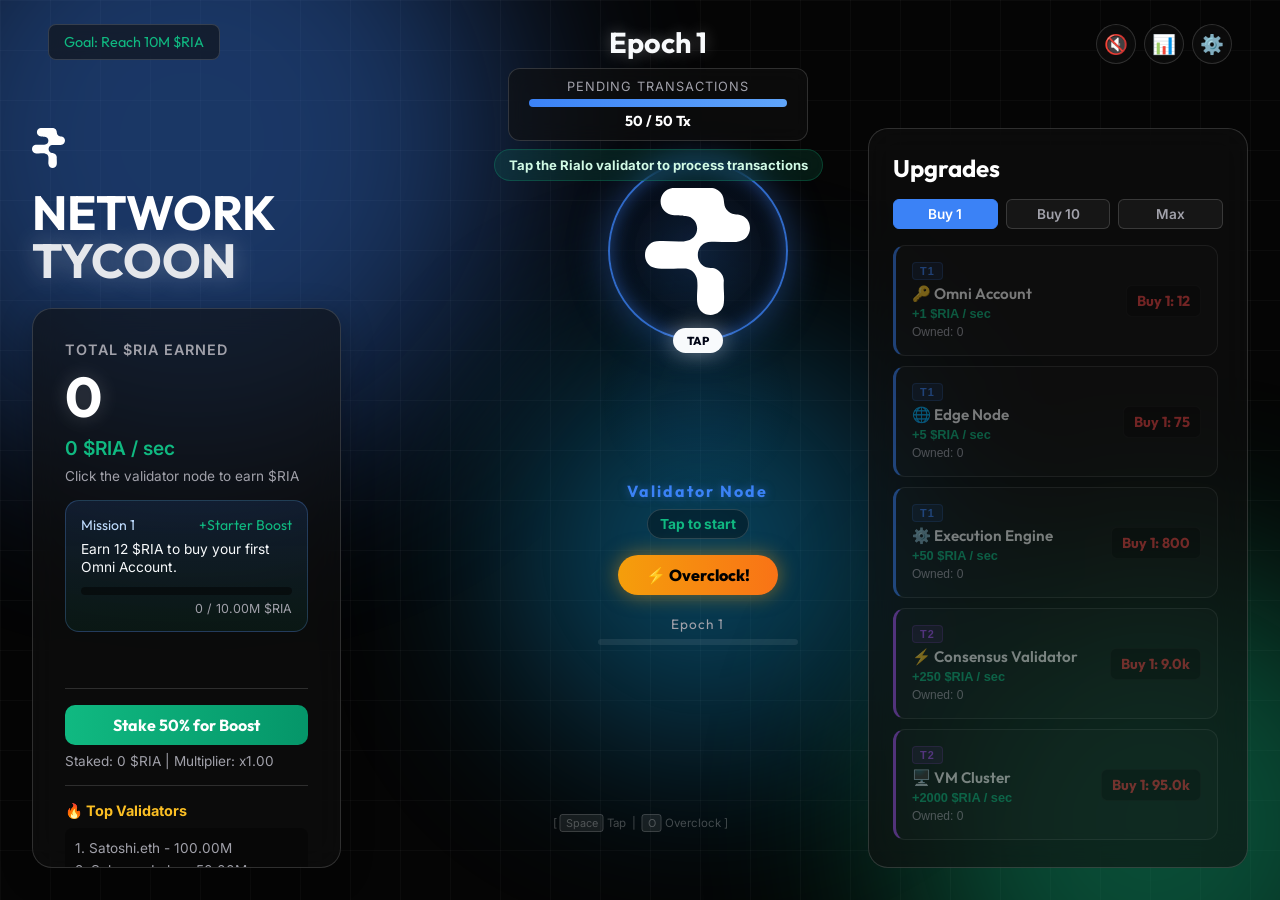
==== index.html @ 0aab0884 "feat: complete Rialo Network Tycoon with Fever mode, Lucky Box, Coin Rain, Achievements, Stats, cust" ====
<!DOCTYPE html>
<html lang="en">

<head>
    <meta charset="UTF-8">
    <meta name="viewport" content="width=device-width, initial-scale=1.0">
    <title>Rialo Network Tycoon</title>
    <link href="https://fonts.googleapis.com/css2?family=Inter:wght@400;600;800&family=Outfit:wght@700&display=swap"
        rel="stylesheet">
    <link rel="stylesheet" href="style.css">
</head>

<body>
    <!-- Top Bar -->
    <div class="top-bar">
        <div class="top-left">
            <div class="goal-text">Goal: Reach 10M $RIA</div>
        </div>
        <div class="top-center">
            <h2 id="stageName" class="event-title">💎 Validator Slashing Event 💎</h2>
            <div class="tx-progress-container">
                <div class="tx-label">Pending Transactions</div>
                <div class="tx-bar-bg">
                    <div id="hpBar" class="tx-bar-fill"></div>
                </div>
                <div id="hpText" class="tx-text">10 / 10 Tx</div>
            </div>
            <div id="bossTimer" class="slash-timer">Next Slash: 30.0s</div>
            <div id="eventBanner" class="event-banner">Tap the validator to process transactions</div>
        </div>
        <div class="top-right">
            <button id="musicBtn" class="icon-btn" title="Toggle Music">🔇</button>
            <button id="statsBtn" class="icon-btn" title="Statistics">📊</button>
            <button id="settingsBtn" class="icon-btn" title="Settings">⚙️</button>
        </div>
    </div>

    <!-- Save Indicator -->
    <div id="saveIndicator" class="save-indicator">💾 Saved</div>

    <!-- Keyboard hint -->
    <div class="kbd-hint">[ <kbd>Space</kbd> Tap &nbsp;|&nbsp; <kbd>O</kbd> Overclock ]</div>

    <!-- Ambient Background Effects -->
    <div class="bg-orb orb-1"></div>
    <div class="bg-orb orb-2"></div>
    <div class="bg-orb orb-3"></div>

    <div class="game-container">
        <!-- Left Column: Earnings -->
        <div class="clicker-section">
            <div class="logo-container">
                <img src="assets/rialo-logo.svg" alt="Rialo Logo" class="brand-logo">
            </div>
            <h1 class="game-title">NETWORK <span class="text-glow">TYCOON</span></h1>

            <div class="score-board">
                <div class="score-label">TOTAL $RIA EARNED</div>
                <div class="score-value" id="scoreDisplay">0</div>
                <div class="tps-value" id="tpsDisplay">0 $RIA / sec</div>
                <div class="instruction-text">Click the validator node to earn $RIA</div>

                <div class="mission-panel">
                    <div class="mission-topline">
                        <span id="missionTitle">Mission 1</span>
                        <span id="missionReward">+Starter Boost</span>
                    </div>
                    <div id="missionText" class="mission-text">Earn 12 $RIA to buy your first Omni Account.</div>
                    <div class="goal-meter">
                        <div id="goalFill" class="goal-fill"></div>
                    </div>
                    <div id="goalText" class="goal-text-small">0 / 10.00M $RIA</div>
                </div>

                <div class="combo-display" id="comboDisplay">Combo x1.0! 🔥</div>

                <!-- Achievement Banner -->
                <div id="achievementBanner" class="achievement-banner" style="display:none;"></div>

                <div class="staking-container">
                    <button id="stakeBtn" class="stake-btn">Stake 50% for Boost</button>
                    <div id="stakedAmount">Staked: 0 $RIA | Multiplier: x1.00</div>
                </div>

                <div class="leaderboard-container">
                    <h3 class="leaderboard-title">🔥 Top Validators</h3>
                    <div id="leaderboardList" class="leaderboard-list"></div>
                </div>
                
                <div class="prestige-container" id="prestigeContainer" style="display: none;">
                    <h3 class="prestige-title">🔄 Network Hard Fork</h3>
                    <div class="prestige-desc">Reset progress to earn Hashpower!</div>
                    <button id="prestigeBtn" class="prestige-btn">Hard Fork (+0 Hashpower)</button>
                    <div class="prestige-stats" id="prestigeStats">Hashpower: 0 (+0% Global Boost)</div>
                </div>

                <button id="copyScoreBtn" class="copy-score-btn">📋 Share to Discord</button>
            </div>
        </div>

        <!-- Center Column: Validator Node -->
        <div class="node-section">
            <div class="node-wrapper">
                <div class="node-aura" id="nodeAura"></div>
                <button class="ai-core" id="aiCore">
                    <img src="assets/rialo-logo.svg" class="node-logo" alt="Rialo Validator Node">
                    <span class="tap-pulse">TAP</span>
                </button>
                <div class="node-label">Validator Node</div>
                <div id="nodeStatus" class="node-status">Ready</div>
                <button class="skill-btn" id="overclockBtn">⚡ Overclock!</button>
                <div class="epoch-progress-wrap">
                    <div class="epoch-label" id="epochLabel">Epoch 1</div>
                    <div class="epoch-bar-bg">
                        <div class="epoch-bar-fill" id="epochFill"></div>
                    </div>
                </div>
            </div>
        </div>

        <!-- Right Column: Upgrades -->
        <div class="upgrades-section">
            <h2 class="section-title">Upgrades</h2>
            <div class="buy-controls">
                <button class="buy-mode-btn active" data-amount="1">Buy 1</button>
                <button class="buy-mode-btn" data-amount="10">Buy 10</button>
                <button class="buy-mode-btn" data-amount="max">Max</button>
            </div>
            <div class="upgrades-list" id="upgradesList">
                <!-- JS injected -->
            </div>
        </div>
    </div>

    <!-- ===== MODALS ===== -->

    <!-- Settings Modal -->
    <div id="settingsModal" class="modal-overlay">
        <div class="modal-content">
            <h2>⚙️ Settings</h2>
            <div class="settings-grid">
                <button id="resetBtn" class="danger-btn">⚠️ Reset Progress</button>
            </div>
            <button id="closeSettingsBtn" class="normal-btn" style="margin-top:10px;">Close</button>
        </div>
    </div>

    <!-- Stats Modal -->
    <div id="statsModal" class="modal-overlay">
        <div class="modal-content stats-content">
            <h2>📊 Statistics</h2>
            <div class="stats-grid" id="statsGrid"></div>
            <button id="closeStatsBtn" class="normal-btn" style="margin-top:1.5rem;">Close</button>
        </div>
    </div>

    <!-- Hard Fork Confirm Modal -->
    <div id="forkModal" class="modal-overlay">
        <div class="modal-content fork-content">
            <div class="fork-icon">🔄</div>
            <h2>Network Hard Fork</h2>
            <p id="forkDesc">You will lose all progress but gain permanent Hashpower.</p>
            <div class="fork-gain" id="forkGain"></div>
            <div class="modal-btn-row">
                <button id="forkCancelBtn" class="normal-btn">Cancel</button>
                <button id="forkConfirmBtn" class="prestige-btn">Confirm Fork</button>
            </div>
        </div>
    </div>

    <!-- Reset Confirm Modal -->
    <div id="resetModal" class="modal-overlay">
        <div class="modal-content">
            <div class="fork-icon">⚠️</div>
            <h2>Reset Progress</h2>
            <p>This will permanently erase all $RIA, upgrades, and Hashpower. Are you sure?</p>
            <div class="modal-btn-row">
                <button id="resetCancelBtn" class="normal-btn">Cancel</button>
                <button id="resetConfirmBtn" class="danger-btn">Yes, Reset</button>
            </div>
        </div>
    </div>

    <!-- Offline Earnings Modal -->
    <div id="offlineModal" class="modal-overlay">
        <div class="modal-content offline-content">
            <div class="offline-icon">🌙</div>
            <h2>Welcome Back!</h2>
            <p id="offlineTimeText">Your validators worked while you were away.</p>
            <div class="offline-earned" id="offlineEarnedDisplay"></div>
            <button id="offlineClaimBtn" class="stake-btn" style="margin-top:1rem;">Collect Earnings</button>
        </div>
    </div>

    <!-- Win Modal -->
    <div id="winModal" class="modal-overlay">
        <div class="modal-content win-content">
            <img src="assets/rialo-logo.svg" alt="Rialo Logo" class="win-logo">
            <h2>Mainnet Launch Ready</h2>
            <p>You reached 10M $RIA and completed the tycoon goal.</p>
            <button id="keepPlayingBtn" class="normal-btn">Keep Playing</button>
        </div>
    </div>

    <div id="toast" class="toast"></div>

    <script src="script.js"></script>
</body>

</html>
---- style.css ----
:root {
    --bg-dark: #050505; 
    --bg-light: #111111;
    --primary: #e5e7eb; 
    --primary-glow: rgba(255, 255, 255, 0.3);
    --secondary: #3b82f6; 
    --text-main: #ffffff;
    --text-muted: #a1a1aa;
    --glass-bg: rgba(15, 15, 15, 0.6);
    --glass-border: rgba(255, 255, 255, 0.15);
    --accent: #10b981;
}

* { box-sizing: border-box; margin: 0; padding: 0; }

body {
    font-family: 'Inter', sans-serif;
    background-color: var(--bg-dark);
    color: var(--text-main);
    min-height: 100vh;
    overflow: hidden;
    user-select: none; 
}

/* --- Premium Background Effects --- */
body::before {
    content: ''; position: fixed; top: 0; left: 0; width: 100%; height: 100%;
    background-image: linear-gradient(rgba(255, 255, 255, 0.03) 1px, transparent 1px), linear-gradient(90deg, rgba(255, 255, 255, 0.03) 1px, transparent 1px);
    background-size: 50px 50px; z-index: -3; animation: panGrid 20s linear infinite; pointer-events: none;
}
@keyframes panGrid { 0% { background-position: 0px 0px; } 100% { background-position: 50px 50px; } }

.bg-orb { position: fixed; border-radius: 50%; filter: blur(100px); z-index: -2; opacity: 0.4; pointer-events: none; }
.orb-1 { width: 50vw; height: 50vw; background: var(--secondary); top: -20%; left: -10%; }
.orb-2 { width: 40vw; height: 40vw; background: var(--accent); bottom: -20%; right: -10%; }
.orb-3 { width: 30vw; height: 30vw; background: #0ea5e9; top: 40%; left: 40%; }

/* --- Top Bar --- */
.top-bar {
    display: flex; justify-content: space-between; align-items: flex-start;
    padding: 1.5rem 3rem; position: fixed; top: 0; left: 0; width: 100%; z-index: 1000;
    pointer-events: none;
}
.top-bar > * { pointer-events: auto; }

.goal-text {
    background: var(--glass-bg); border: 1px solid var(--glass-border); padding: 8px 15px;
    border-radius: 8px; font-family: 'Outfit'; font-size: 0.9rem; color: var(--accent);
    backdrop-filter: blur(10px);
}

.top-center { text-align: center; display: flex; flex-direction: column; align-items: center; }
.event-title {
    color: #f8fafc; font-family: 'Outfit'; font-size: 1.8rem; margin-bottom: 8px;
    text-shadow: 0 0 15px rgba(255,255,255,0.3); font-weight: 700;
}

.tx-progress-container {
    background: var(--glass-bg); border: 1px solid var(--glass-border); border-radius: 12px;
    padding: 10px 20px; backdrop-filter: blur(10px); width: 300px; margin-bottom: 8px;
}
.tx-label { font-size: 0.8rem; color: var(--text-muted); text-transform: uppercase; letter-spacing: 1px; margin-bottom: 5px; }
.tx-bar-bg { width: 100%; height: 8px; background: rgba(0,0,0,0.5); border-radius: 4px; overflow: hidden; margin-bottom: 5px; }
.tx-bar-fill { width: 100%; height: 100%; background: linear-gradient(90deg, #3b82f6, #60a5fa); transition: width 0.1s ease-out; }
.tx-text { font-family: 'Outfit'; font-weight: 700; font-size: 0.9rem; color: #fff; }

.slash-timer {
    color: #ef4444; font-family: 'Outfit'; font-size: 1.2rem; font-weight: 800;
    text-shadow: 0 0 10px rgba(239, 68, 68, 0.5); display: none;
}
.event-banner {
    min-height: 30px; padding: 7px 14px; border-radius: 999px;
    background: rgba(16, 185, 129, 0.12); border: 1px solid rgba(16, 185, 129, 0.25);
    color: #d1fae5; font-size: 0.82rem; font-weight: 700; backdrop-filter: blur(10px);
}

.icon-btn {
    background: var(--glass-bg); border: 1px solid var(--glass-border); color: #fff;
    width: 40px; height: 40px; border-radius: 50%; font-size: 1.2rem; cursor: pointer;
    display: flex; justify-content: center; align-items: center; backdrop-filter: blur(10px);
    transition: transform 0.2s, background 0.2s;
}
.icon-btn:hover { background: rgba(255,255,255,0.1); transform: scale(1.1); }

/* --- Layout --- */
.game-container {
    display: flex; width: 100%; max-width: 1400px; height: 100vh; padding: 8rem 2rem 2rem 2rem;
    gap: 2rem; justify-content: space-between; margin: 0 auto;
}

/* --- Left Column --- */
.clicker-section { flex: 1; display: flex; flex-direction: column; max-width: 400px; min-height: 0; }
.brand-logo { height: 40px; filter: brightness(0) invert(1); margin-bottom: 1rem; }
.game-title { font-family: 'Outfit', sans-serif; font-size: 3rem; font-weight: 700; margin-bottom: 1.5rem; line-height: 1; }
.text-glow { color: var(--primary); text-shadow: 0 0 25px var(--primary-glow); }

.score-board {
    background: var(--glass-bg); border: 1px solid var(--glass-border); backdrop-filter: blur(16px);
    padding: 2rem; border-radius: 20px; box-shadow: 0 8px 32px rgba(0, 0, 0, 0.3);
    max-height: calc(100vh - 230px); overflow-y: auto;
}
.score-board::-webkit-scrollbar { width: 4px; }
.score-board::-webkit-scrollbar-track { background: transparent; }
.score-board::-webkit-scrollbar-thumb { background: var(--glass-border); border-radius: 4px; }
.score-label { color: var(--text-muted); font-size: 0.9rem; font-weight: 600; letter-spacing: 1px; margin-bottom: 0.5rem; }
.score-value { font-family: 'Outfit', sans-serif; font-size: 3.5rem; font-weight: 700; color: #fff; line-height: 1.1; text-shadow: 0 0 20px rgba(255,255,255,0.2); }
.tps-value { color: var(--accent); font-size: 1.2rem; margin-top: 0.5rem; font-weight: 600; margin-bottom: 0.5rem; }
.instruction-text { font-size: 0.85rem; color: var(--text-muted); margin-bottom: 1rem; }

.combo-display { color: #f59e0b; font-family: 'Outfit'; font-size: 1.2rem; font-weight: 800; opacity: 0; transition: opacity 0.3s; margin-bottom: 1rem; }

.mission-panel {
    margin: 1rem 0; padding: 0.95rem; border-radius: 14px;
    background: linear-gradient(180deg, rgba(59,130,246,0.13), rgba(16,185,129,0.08));
    border: 1px solid rgba(96,165,250,0.25);
}
.mission-topline { display: flex; justify-content: space-between; gap: 12px; font-family: 'Outfit'; font-size: 0.88rem; color: #bfdbfe; }
#missionReward { color: var(--accent); white-space: nowrap; }
.mission-text { margin-top: 6px; font-size: 0.86rem; line-height: 1.35; color: #f8fafc; }
.goal-meter { margin-top: 10px; height: 8px; border-radius: 999px; background: rgba(0,0,0,0.45); overflow: hidden; }
.goal-fill { width: 0%; height: 100%; border-radius: inherit; background: linear-gradient(90deg, #10b981, #60a5fa, #fbbf24); transition: width 0.25s ease; }
.goal-text-small { margin-top: 6px; font-size: 0.78rem; color: var(--text-muted); text-align: right; }

.staking-container { margin-top: 1rem; padding-top: 1rem; border-top: 1px solid var(--glass-border); }
.stake-btn { background: linear-gradient(90deg, #10b981, #059669); border: none; padding: 10px; color: white; font-family: 'Outfit'; font-weight: bold; border-radius: 10px; cursor: pointer; transition: transform 0.2s; width: 100%; font-size: 1rem; margin-bottom: 8px; }
.stake-btn:hover { transform: scale(1.02); }
#stakedAmount { font-size: 0.85rem; color: var(--text-muted); }

.leaderboard-container { margin-top: 1rem; padding-top: 1rem; border-top: 1px solid var(--glass-border); }
.leaderboard-title { font-size: 0.9rem; color: #fbbf24; margin-bottom: 8px; }
.leaderboard-list { font-size: 0.85rem; color: var(--text-muted); line-height: 1.6; background: rgba(0,0,0,0.3); padding: 10px; border-radius: 8px; }

.copy-score-btn { margin-top: 1rem; width: 100%; padding: 10px; background: rgba(59, 130, 246, 0.2); border: 1px solid var(--secondary); border-radius: 10px; color: #fff; font-family: 'Outfit'; font-weight: 600; cursor: pointer; transition: background 0.2s; }
.copy-score-btn:hover { background: var(--secondary); }

.prestige-container { margin-top: 1rem; padding-top: 1rem; border-top: 1px solid var(--glass-border); text-align: center; }
.prestige-title { font-size: 0.95rem; color: #a855f7; margin-bottom: 5px; text-shadow: 0 0 10px rgba(168, 85, 247, 0.5); font-family: 'Outfit'; font-weight: 700; }
.prestige-desc { font-size: 0.8rem; color: var(--text-muted); margin-bottom: 8px; }
.prestige-btn { background: linear-gradient(90deg, #9333ea, #7e22ce); border: none; padding: 8px; color: white; font-family: 'Outfit'; font-weight: bold; border-radius: 8px; cursor: pointer; transition: transform 0.2s; width: 100%; box-shadow: 0 0 15px rgba(147, 51, 234, 0.4); margin-bottom: 5px; font-size: 0.9rem; }
.prestige-btn:hover:not(:disabled) { transform: scale(1.02); }
.prestige-btn:disabled { filter: grayscale(1); opacity: 0.5; cursor: not-allowed; }
.prestige-stats { font-size: 0.85rem; color: #d8b4fe; font-weight: 600; }

/* --- Center Column (Node) --- */
.node-section { flex: 1.5; display: flex; justify-content: center; align-items: center; position: relative; }
.node-wrapper {
    position: fixed; z-index: 50;
    display: flex; flex-direction: column; align-items: center;
    transition: top 0.7s cubic-bezier(0.25, 0.46, 0.45, 0.94), left 0.7s cubic-bezier(0.25, 0.46, 0.45, 0.94);
    pointer-events: auto;
}

.ai-core {
    width: 180px; height: 180px; border-radius: 50%;
    background: radial-gradient(circle, rgba(59,130,246,0.2) 0%, rgba(0,0,0,0.8) 100%);
    border: 2px solid rgba(59, 130, 246, 0.8); cursor: pointer;
    box-shadow: 0 0 40px rgba(59, 130, 246, 0.4), inset 0 0 20px rgba(59, 130, 246, 0.5);
    display: flex; justify-content: center; align-items: center;
    transition: transform 0.1s cubic-bezier(0.4, 0, 0.2, 1), box-shadow 0.15s;
    z-index: 10; position: relative; outline: none;
}
.ai-core:hover { transform: scale(1.05); box-shadow: 0 0 60px rgba(59, 130, 246, 0.6); }
.ai-core:active, .ai-core.tapped { transform: scale(0.92); box-shadow: 0 0 80px rgba(59,130,246,0.9); }
.ai-core.overclock-on {
    border-color: #f59e0b;
    box-shadow: 0 0 60px rgba(245,158,11,0.8), 0 0 120px rgba(245,158,11,0.4), inset 0 0 30px rgba(245,158,11,0.4);
    animation: overclockPulse 0.4s ease-in-out infinite alternate;
}
@keyframes overclockPulse {
    from { box-shadow: 0 0 60px rgba(245,158,11,0.7), inset 0 0 30px rgba(245,158,11,0.3); }
    to   { box-shadow: 0 0 110px rgba(245,158,11,1.0), inset 0 0 50px rgba(245,158,11,0.6); }
}
.node-logo { width: 60%; filter: brightness(0) invert(1); pointer-events: none; }
.tap-pulse {
    position: absolute; bottom: -14px; padding: 5px 14px; border-radius: 999px;
    background: #f8fafc; color: #020617; font-family: 'Outfit'; font-size: 0.72rem; font-weight: 800;
    box-shadow: 0 0 22px rgba(255,255,255,0.4); animation: tapPulse 1.2s ease-in-out infinite;
}
@keyframes tapPulse { 0%, 100% { transform: translateY(0) scale(1); } 50% { transform: translateY(-3px) scale(1.05); } }
.node-label { margin-top: 140px; font-family: 'Outfit'; color: var(--secondary); font-weight: 700; letter-spacing: 2px; text-shadow: 0 0 10px rgba(59,130,246,0.5); }
.node-status {
    margin-top: 8px; color: var(--accent); font-size: 0.86rem; font-weight: 700;
    background: rgba(0,0,0,0.35); border: 1px solid var(--glass-border); border-radius: 999px; padding: 6px 12px;
}

/* Overclock skill button */
.skill-btn {
    margin-top: 16px; padding: 10px 28px; border-radius: 999px;
    background: linear-gradient(90deg, #f59e0b, #f97316); border: none;
    color: #000; font-family: 'Outfit'; font-weight: 800; font-size: 1rem;
    cursor: pointer; box-shadow: 0 0 20px rgba(245,158,11,0.5);
    transition: transform 0.15s, box-shadow 0.15s;
}
.skill-btn:hover:not(:disabled) { transform: scale(1.06); box-shadow: 0 0 35px rgba(245,158,11,0.8); }
.skill-btn.active { background: linear-gradient(90deg, #ef4444, #f97316); color: #fff; animation: skillPulse 0.5s infinite alternate; }
@keyframes skillPulse { from { box-shadow: 0 0 20px rgba(239,68,68,0.6); } to { box-shadow: 0 0 50px rgba(239,68,68,1.0); } }
.skill-btn.cooldown { background: rgba(255,255,255,0.07); color: var(--text-muted); border: 1px solid var(--glass-border); box-shadow: none; cursor: not-allowed; }

/* Epoch progress */
.epoch-progress-wrap { margin-top: 20px; width: 200px; text-align: center; }
.epoch-label { font-family: 'Outfit'; font-size: 0.85rem; color: var(--text-muted); margin-bottom: 6px; letter-spacing: 1px; }
.epoch-bar-bg { height: 6px; background: rgba(255,255,255,0.08); border-radius: 999px; overflow: hidden; }
.epoch-bar-fill { height: 100%; width: 0%; border-radius: inherit; background: linear-gradient(90deg, #3b82f6, #a855f7); transition: width 0.2s ease; }

/* Node aura ring (TPS-driven) */
.node-aura {
    position: absolute; top: 50%; left: 50%; transform: translate(-50%, -50%);
    width: 220px; height: 220px; border-radius: 50%; pointer-events: none;
    background: radial-gradient(circle, rgba(59,130,246,0.15) 0%, transparent 70%);
    animation: auraBreath 2s ease-in-out infinite;
}
@keyframes auraBreath {
    0%,100% { transform: translate(-50%,-50%) scale(1); opacity: 0.5; }
    50%      { transform: translate(-50%,-50%) scale(1.15); opacity: 1; }
}

/* Crit flash */
.crit-flash {
    position: fixed; top:0; left:0; width:100vw; height:100vh;
    background: rgba(251,191,36,0.12); pointer-events: none; z-index: 50;
    animation: critFadeOut 0.3s ease-out forwards;
}
@keyframes critFadeOut { from { opacity:1; } to { opacity:0; } }

/* --- Right Column (Upgrades) --- */
.upgrades-section {
    width: 380px; background: var(--glass-bg); border: 1px solid var(--glass-border); border-radius: 20px;
    padding: 1.5rem; backdrop-filter: blur(16px); display: flex; flex-direction: column; max-height: calc(100vh - 100px);
}
.section-title { font-family: 'Outfit'; font-size: 1.5rem; font-weight: 700; margin-bottom: 1rem; color: #fff; }

.buy-controls { display: flex; gap: 8px; margin-bottom: 1rem; }
.buy-mode-btn {
    flex: 1; background: rgba(255,255,255,0.05); border: 1px solid var(--glass-border);
    color: var(--text-muted); padding: 6px; border-radius: 6px; cursor: pointer; font-family: 'Inter'; font-weight: 600; font-size: 0.85rem; transition: all 0.2s;
}
.buy-mode-btn.active { background: var(--secondary); color: #fff; border-color: var(--secondary); }

.upgrades-list { flex: 1; overflow-y: auto; display: flex; flex-direction: column; gap: 10px; padding-right: 5px; }
.upgrades-list::-webkit-scrollbar { width: 4px; }
.upgrades-list::-webkit-scrollbar-track { background: transparent; }
.upgrades-list::-webkit-scrollbar-thumb { background: var(--glass-border); border-radius: 4px; }

.upgrade-wrapper { position: relative; }
.upgrade-btn {
    width: 100%; display: flex; justify-content: space-between; align-items: center;
    background: rgba(255, 255, 255, 0.03); border: 1px solid var(--glass-border);
    border-left: 3px solid #3b82f6;
    padding: 1rem; border-radius: 12px; cursor: pointer; transition: all 0.2s; color: var(--text-main); text-align: left;
}
.upgrade-btn:hover:not(:disabled) { background: rgba(255, 255, 255, 0.08); transform: translateX(2px); }
.upgrade-btn:disabled { opacity: 0.45; cursor: not-allowed; }
.upgrade-info { flex: 1; }
.tier-badge { display: inline-block; font-size: 0.68rem; font-weight: 800; padding: 2px 7px; border-radius: 4px; border: 1px solid; margin-bottom: 4px; letter-spacing: 1px; }
.upgrade-info h3 { font-size: 0.95rem; margin-bottom: 3px; font-weight: 600; font-family: 'Outfit'; }
.upgrade-info p { font-size: 0.8rem; color: var(--accent); margin-bottom: 4px; font-weight: 600; }
.upgrade-info .owned { font-size: 0.75rem; color: var(--text-muted); }
.upgrade-price { font-family: 'Outfit'; font-weight: 700; font-size: 0.9rem; background: rgba(0,0,0,0.4); padding: 6px 10px; border-radius: 6px; border: 1px solid rgba(255,255,255,0.05); white-space: nowrap; }
.cost-red { color: #ef4444; } .cost-green { color: var(--accent); }

/* --- Floating Effects & Modals --- */
.floating-number { position: absolute; color: #fff; font-family: 'Outfit'; font-size: 1.5rem; font-weight: 700; pointer-events: none; animation: floatUp 1s forwards; text-shadow: 0 0 10px rgba(255,255,255,0.5); z-index: 100; }
@keyframes floatUp { 0% { transform: translateY(0); opacity: 1; } 100% { transform: translateY(-50px); opacity: 0; } }

.modal-overlay { position: fixed; top: 0; left: 0; width: 100%; height: 100%; background: rgba(0,0,0,0.8); backdrop-filter: blur(5px); display: none; justify-content: center; align-items: center; z-index: 2000; }
.modal-overlay.active { display: flex; animation: fadeIn 0.2s; }
.modal-content { background: var(--bg-light); border: 1px solid var(--glass-border); padding: 2rem; border-radius: 16px; text-align: center; min-width: 300px; box-shadow: 0 10px 30px rgba(0,0,0,0.5); }
.modal-content h2 { font-family: 'Outfit'; margin-bottom: 1.5rem; }
.modal-content p { color: var(--text-muted); line-height: 1.45; margin: -0.5rem 0 1.25rem; }
.win-content { border-color: rgba(16,185,129,0.45); box-shadow: 0 0 45px rgba(16,185,129,0.18); }
.win-logo { width: 86px; filter: brightness(0) invert(1); margin-bottom: 1rem; }
.danger-btn { background: rgba(239, 68, 68, 0.1); border: 1px solid #ef4444; color: #ef4444; padding: 10px 20px; border-radius: 8px; font-family: 'Outfit'; cursor: pointer; width: 100%; margin-bottom: 10px; transition: 0.2s; }
.danger-btn:hover { background: #ef4444; color: #fff; }
.normal-btn { background: transparent; border: 1px solid var(--glass-border); color: #fff; padding: 10px 20px; border-radius: 8px; font-family: 'Outfit'; cursor: pointer; width: 100%; transition: 0.2s; }
.normal-btn:hover { background: rgba(255,255,255,0.1); }

.toast {
    position: fixed; left: 50%; bottom: 24px; transform: translate(-50%, 24px);
    min-width: min(420px, calc(100vw - 32px)); padding: 12px 16px; border-radius: 12px;
    background: rgba(8, 13, 22, 0.92); border: 1px solid rgba(96,165,250,0.35);
    color: #f8fafc; font-weight: 800; text-align: center; opacity: 0; pointer-events: none;
    box-shadow: 0 18px 55px rgba(0,0,0,0.45); z-index: 3000; transition: opacity 0.2s, transform 0.2s;
}
.toast.active { opacity: 1; transform: translate(-50%, 0); }

/* --- Responsive --- */
@media (max-width: 1024px) {
    .game-container { flex-direction: column; height: auto; align-items: center; padding-top: 10rem; overflow-y: auto; overflow-x: hidden; pointer-events: auto; }
    body { overflow-y: auto; }
    .clicker-section, .upgrades-section { width: 100%; max-width: 500px; }
    .upgrades-section { max-height: none; margin-bottom: 2rem; }
    .node-section { margin: 3rem 0; }
    .top-bar { flex-direction: column; align-items: center; gap: 10px; padding: 1rem; }
    .top-left, .top-right { position: absolute; top: 1rem; }
    .top-left { left: 1rem; } .top-right { right: 1rem; }
}

@media (max-width: 640px) {
    .top-bar { position: sticky; align-items: center; gap: 8px; }
    .top-left { position: static; align-self: flex-start; }
    .top-right { top: 12px; right: 12px; }
    .top-center { width: 100%; }
    .event-title { font-size: 1.2rem; max-width: calc(100% - 56px); margin: 0 auto 8px; }
    .tx-progress-container { width: min(100%, 320px); padding: 9px 14px; }
    .event-banner { width: min(100%, 320px); align-self: center; text-align: center; }
    .game-container { padding: 1rem; gap: 1rem; }
    .game-title { font-size: 2.3rem; }
    .score-board, .upgrades-section { padding: 1.1rem; border-radius: 14px; max-height: none; }
    .score-value { font-size: 2.6rem; }
    .node-section { order: -1; margin: 2rem 0 1rem; }
    .ai-core { width: 150px; height: 150px; }
    .node-ring { width: 215px; height: 215px; }
    .node-label { margin-top: 110px; }
}

.particle {
    position: absolute; width: 6px; height: 6px; background: #3b82f6; border-radius: 50%;
    pointer-events: none; z-index: 15; box-shadow: 0 0 10px #3b82f6;
    animation: particleFade 0.6s ease-out forwards;
}
@keyframes particleFade {
    0% { transform: translate(0,0) scale(1); opacity: 1; }
    100% { transform: translate(var(--tx), var(--ty)) scale(0); opacity: 0; }
}

.ddos-alert { position: fixed; top: 0; left: 0; width: 100vw; height: 100vh; background: rgba(239, 68, 68, 0.1); pointer-events: none; z-index: 100; box-shadow: inset 0 0 150px rgba(239, 68, 68, 0.9); animation: pulseRed 0.5s infinite alternate; }
@keyframes pulseRed { 0% { opacity: 0.5; } 100% { opacity: 1; } }
.ddos-bug { position: fixed; width: 60px; height: 60px; font-size: 3.5rem; cursor: crosshair; z-index: 101; filter: drop-shadow(0 0 20px red); user-select: none; display: flex; justify-content: center; align-items: center; transition: left 0.1s, top 0.1s; }
.ddos-counter {
    position: fixed; top: 86px; left: 50%; transform: translateX(-50%); z-index: 102;
    padding: 10px 16px; border-radius: 999px; background: rgba(127,29,29,0.85);
    border: 1px solid rgba(248,113,113,0.6); color: #fff; font-family: 'Outfit'; font-weight: 800;
}

/* --- Top Right Buttons Row --- */
.top-right { display: flex; gap: 8px; }

/* --- Save Indicator --- */
.save-indicator {
    position: fixed; top: 12px; right: 12px; z-index: 999;
    padding: 5px 12px; border-radius: 999px; font-size: 0.75rem; font-weight: 700;
    background: rgba(16,185,129,0.15); border: 1px solid rgba(16,185,129,0.3);
    color: #6ee7b7; opacity: 0; transition: opacity 0.3s; pointer-events: none;
}
.save-indicator.show { opacity: 1; }

/* --- Keyboard Hint --- */
.kbd-hint {
    position: fixed; bottom: 70px; left: 50%; transform: translateX(-50%);
    font-size: 0.72rem; color: rgba(255,255,255,0.25); font-family: 'Inter';
    z-index: 10; pointer-events: none;
}
.kbd-hint kbd {
    background: rgba(255,255,255,0.08); border: 1px solid rgba(255,255,255,0.15);
    border-radius: 3px; padding: 1px 5px; font-family: 'Inter'; font-size: 0.68rem;
}

/* --- Achievement Banner --- */
.achievement-banner {
    margin: 0.8rem 0; padding: 12px 16px; border-radius: 12px;
    background: linear-gradient(135deg, rgba(251,191,36,0.15), rgba(245,158,11,0.08));
    border: 1px solid rgba(251,191,36,0.35); color: #fde68a;
    font-family: 'Outfit'; font-weight: 700; font-size: 0.88rem;
    animation: achievePop 0.4s cubic-bezier(0.34,1.56,0.64,1);
    text-align: center;
}
@keyframes achievePop {
    0% { transform: scale(0.8); opacity: 0; }
    100% { transform: scale(1); opacity: 1; }
}

/* --- Stats Modal --- */
.stats-content { min-width: 340px; }
.stats-grid {
    display: grid; grid-template-columns: 1fr 1fr; gap: 10px;
    text-align: left; margin-top: 1rem;
}
.stat-item {
    background: rgba(255,255,255,0.04); border: 1px solid var(--glass-border);
    border-radius: 10px; padding: 10px 14px;
}
.stat-label { font-size: 0.72rem; color: var(--text-muted); text-transform: uppercase; letter-spacing: 0.5px; margin-bottom: 4px; }
.stat-value { font-family: 'Outfit'; font-size: 1.1rem; font-weight: 700; color: #fff; }

/* --- Fork Confirm Modal --- */
.fork-content { border-color: rgba(147,51,234,0.4); box-shadow: 0 0 40px rgba(147,51,234,0.15); }
.fork-icon { font-size: 3rem; margin-bottom: 0.5rem; }
.fork-gain {
    margin: 1rem 0; padding: 12px; border-radius: 10px;
    background: linear-gradient(135deg, rgba(147,51,234,0.15), rgba(168,85,247,0.08));
    border: 1px solid rgba(168,85,247,0.3); color: #d8b4fe;
    font-family: 'Outfit'; font-weight: 700; font-size: 1.1rem;
}
.modal-btn-row { display: flex; gap: 10px; margin-top: 1rem; }
.modal-btn-row > * { flex: 1; }

/* --- Offline Earnings Modal --- */
.offline-content { border-color: rgba(96,165,250,0.3); box-shadow: 0 0 40px rgba(59,130,246,0.15); }
.offline-icon { font-size: 3.5rem; margin-bottom: 0.5rem; }
.offline-earned {
    margin: 0.8rem 0; padding: 16px; border-radius: 12px;
    background: linear-gradient(135deg, rgba(16,185,129,0.12), rgba(59,130,246,0.08));
    border: 1px solid rgba(16,185,129,0.3);
    font-family: 'Outfit'; font-weight: 800; font-size: 1.8rem; color: #6ee7b7;
}

/* --- Boss Screen Shake --- */
@keyframes screenShake {
    0%,100% { transform: translate(0,0); }
    10% { transform: translate(-4px, 2px); }
    30% { transform: translate(4px, -2px); }
    50% { transform: translate(-2px, 4px); }
    70% { transform: translate(2px, -4px); }
    90% { transform: translate(-3px, 1px); }
}
body.screen-shake { animation: screenShake 0.3s ease-out; }

/* --- Boss Red Glow on node --- */
.ai-core.boss-mode {
    border-color: #ef4444 !important;
    box-shadow: 0 0 50px rgba(239,68,68,0.6), 0 0 120px rgba(239,68,68,0.3), inset 0 0 25px rgba(239,68,68,0.3) !important;
}

/* --- Floating number improvements --- */
.floating-number.overclock { color: #f97316 !important; text-shadow: 0 0 12px rgba(249,115,22,0.8); font-size: 1.8rem; }
.floating-number.crit { color: #fbbf24 !important; text-shadow: 0 0 15px rgba(251,191,36,0.9); font-size: 2rem; }
.floating-number.normal { color: #fff; }

/* --- Fever Mode --- */
body.fever-active {
    border: 3px solid #ef4444;
    box-shadow: inset 0 0 80px rgba(239,68,68,0.2);
}
body.fever-active::after {
    content: ''; position: fixed; top: 0; left: 0; width: 100%; height: 100%;
    background: repeating-linear-gradient(0deg, transparent, transparent 4px, rgba(239,68,68,0.03) 4px, rgba(239,68,68,0.03) 8px);
    pointer-events: none; z-index: 0; animation: feverScan 0.5s linear infinite;
}
@keyframes feverScan { 0% { background-position: 0 0; } 100% { background-position: 0 8px; } }

/* --- Lucky Box --- */
.lucky-box {
    position: fixed; z-index: 200; font-size: 3.5rem; cursor: pointer;
    filter: drop-shadow(0 0 20px rgba(251,191,36,0.8));
    animation: boxBounce 0.6s ease-in-out infinite alternate;
    transition: left 0.8s ease, top 0.8s ease;
    user-select: none;
}
.lucky-box:hover { transform: scale(1.3); filter: drop-shadow(0 0 35px rgba(251,191,36,1)); }
@keyframes boxBounce {
    0% { transform: translateY(0) rotate(-5deg); }
    100% { transform: translateY(-12px) rotate(5deg); }
}

/* --- Coin Rain --- */
.rain-coin {
    position: fixed; z-index: 200; font-size: 2.2rem; cursor: pointer;
    animation: coinFall 4s linear forwards;
    user-select: none; transition: transform 0.2s, opacity 0.2s;
    filter: drop-shadow(0 0 8px rgba(251,191,36,0.6));
}
.rain-coin:hover { transform: scale(1.4); }
@keyframes coinFall {
    0% { top: -50px; opacity: 1; }
    85% { opacity: 1; }
    100% { top: calc(100vh + 50px); opacity: 0; }
}
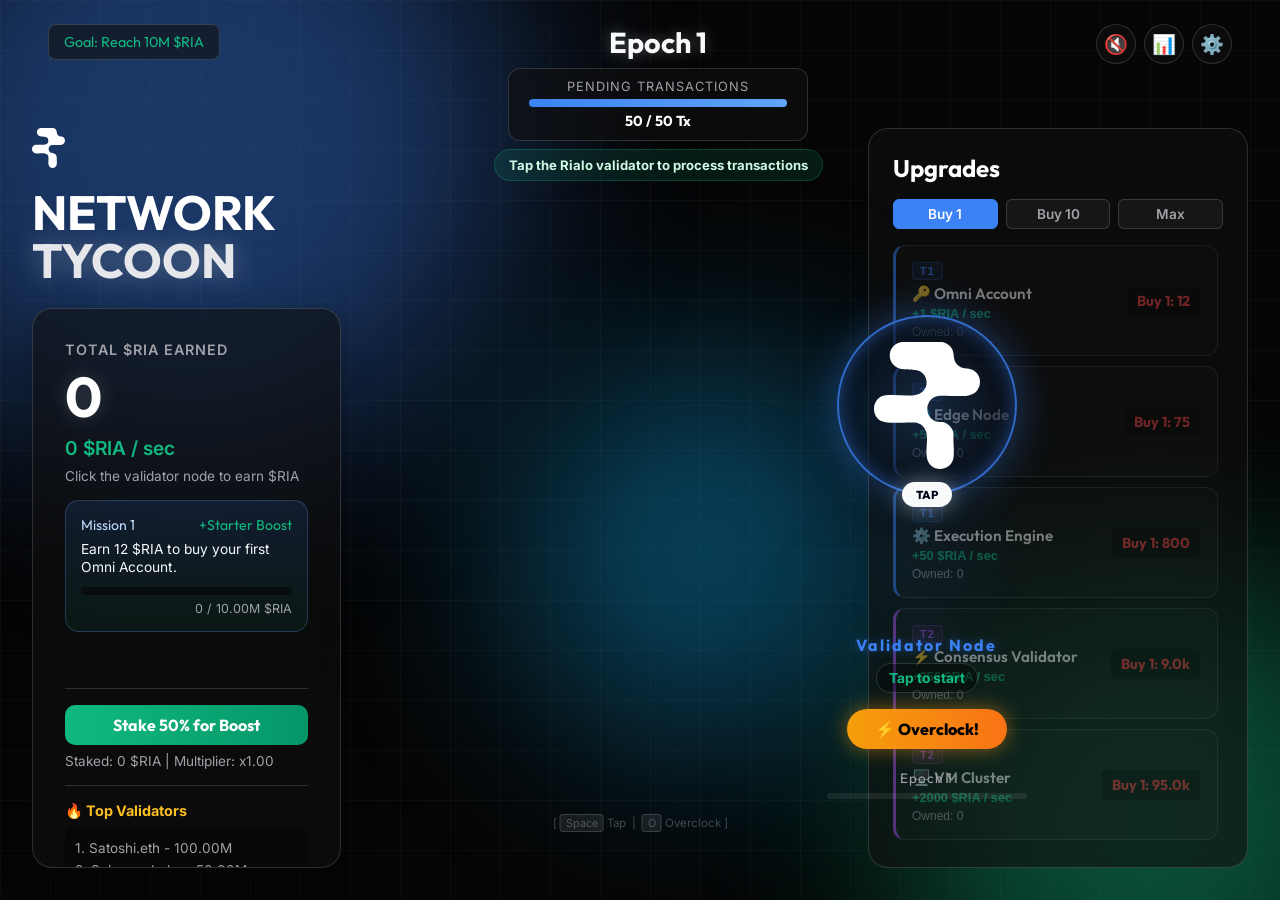
==== commit 2dbcaf27: "style: run prettier to fix formatting issues" ====
--- a/index.html
+++ b/index.html
@@ -1,45 +1,52 @@
-<!DOCTYPE html>
+<!doctype html>
 <html lang="en">
-
-<head>
-    <meta charset="UTF-8">
-    <meta name="viewport" content="width=device-width, initial-scale=1.0">
+  <head>
+    <meta charset="UTF-8" />
+    <meta name="viewport" content="width=device-width, initial-scale=1.0" />
     <title>Rialo Network Tycoon</title>
-    <link href="https://fonts.googleapis.com/css2?family=Inter:wght@400;600;800&family=Outfit:wght@700&display=swap"
-        rel="stylesheet">
-    <link rel="stylesheet" href="style.css">
-</head>
-
-<body>
+    <link
+      href="https://fonts.googleapis.com/css2?family=Inter:wght@400;600;800&family=Outfit:wght@700&display=swap"
+      rel="stylesheet"
+    />
+    <link rel="stylesheet" href="style.css" />
+  </head>
+
+  <body>
     <!-- Top Bar -->
     <div class="top-bar">
-        <div class="top-left">
-            <div class="goal-text">Goal: Reach 10M $RIA</div>
-        </div>
-        <div class="top-center">
-            <h2 id="stageName" class="event-title">💎 Validator Slashing Event 💎</h2>
-            <div class="tx-progress-container">
-                <div class="tx-label">Pending Transactions</div>
-                <div class="tx-bar-bg">
-                    <div id="hpBar" class="tx-bar-fill"></div>
-                </div>
-                <div id="hpText" class="tx-text">10 / 10 Tx</div>
-            </div>
-            <div id="bossTimer" class="slash-timer">Next Slash: 30.0s</div>
-            <div id="eventBanner" class="event-banner">Tap the validator to process transactions</div>
-        </div>
-        <div class="top-right">
-            <button id="musicBtn" class="icon-btn" title="Toggle Music">🔇</button>
-            <button id="statsBtn" class="icon-btn" title="Statistics">📊</button>
-            <button id="settingsBtn" class="icon-btn" title="Settings">⚙️</button>
-        </div>
+      <div class="top-left">
+        <div class="goal-text">Goal: Reach 10M $RIA</div>
+      </div>
+      <div class="top-center">
+        <h2 id="stageName" class="event-title">
+          💎 Validator Slashing Event 💎
+        </h2>
+        <div class="tx-progress-container">
+          <div class="tx-label">Pending Transactions</div>
+          <div class="tx-bar-bg">
+            <div id="hpBar" class="tx-bar-fill"></div>
+          </div>
+          <div id="hpText" class="tx-text">10 / 10 Tx</div>
+        </div>
+        <div id="bossTimer" class="slash-timer">Next Slash: 30.0s</div>
+        <div id="eventBanner" class="event-banner">
+          Tap the validator to process transactions
+        </div>
+      </div>
+      <div class="top-right">
+        <button id="musicBtn" class="icon-btn" title="Toggle Music">🔇</button>
+        <button id="statsBtn" class="icon-btn" title="Statistics">📊</button>
+        <button id="settingsBtn" class="icon-btn" title="Settings">⚙️</button>
+      </div>
     </div>
 
     <!-- Save Indicator -->
     <div id="saveIndicator" class="save-indicator">💾 Saved</div>
 
     <!-- Keyboard hint -->
-    <div class="kbd-hint">[ <kbd>Space</kbd> Tap &nbsp;|&nbsp; <kbd>O</kbd> Overclock ]</div>
+    <div class="kbd-hint">
+      [ <kbd>Space</kbd> Tap &nbsp;|&nbsp; <kbd>O</kbd> Overclock ]
+    </div>
 
     <!-- Ambient Background Effects -->
     <div class="bg-orb orb-1"></div>
@@ -47,164 +54,210 @@
     <div class="bg-orb orb-3"></div>
 
     <div class="game-container">
-        <!-- Left Column: Earnings -->
-        <div class="clicker-section">
-            <div class="logo-container">
-                <img src="assets/rialo-logo.svg" alt="Rialo Logo" class="brand-logo">
-            </div>
-            <h1 class="game-title">NETWORK <span class="text-glow">TYCOON</span></h1>
-
-            <div class="score-board">
-                <div class="score-label">TOTAL $RIA EARNED</div>
-                <div class="score-value" id="scoreDisplay">0</div>
-                <div class="tps-value" id="tpsDisplay">0 $RIA / sec</div>
-                <div class="instruction-text">Click the validator node to earn $RIA</div>
-
-                <div class="mission-panel">
-                    <div class="mission-topline">
-                        <span id="missionTitle">Mission 1</span>
-                        <span id="missionReward">+Starter Boost</span>
-                    </div>
-                    <div id="missionText" class="mission-text">Earn 12 $RIA to buy your first Omni Account.</div>
-                    <div class="goal-meter">
-                        <div id="goalFill" class="goal-fill"></div>
-                    </div>
-                    <div id="goalText" class="goal-text-small">0 / 10.00M $RIA</div>
-                </div>
-
-                <div class="combo-display" id="comboDisplay">Combo x1.0! 🔥</div>
-
-                <!-- Achievement Banner -->
-                <div id="achievementBanner" class="achievement-banner" style="display:none;"></div>
-
-                <div class="staking-container">
-                    <button id="stakeBtn" class="stake-btn">Stake 50% for Boost</button>
-                    <div id="stakedAmount">Staked: 0 $RIA | Multiplier: x1.00</div>
-                </div>
-
-                <div class="leaderboard-container">
-                    <h3 class="leaderboard-title">🔥 Top Validators</h3>
-                    <div id="leaderboardList" class="leaderboard-list"></div>
-                </div>
-                
-                <div class="prestige-container" id="prestigeContainer" style="display: none;">
-                    <h3 class="prestige-title">🔄 Network Hard Fork</h3>
-                    <div class="prestige-desc">Reset progress to earn Hashpower!</div>
-                    <button id="prestigeBtn" class="prestige-btn">Hard Fork (+0 Hashpower)</button>
-                    <div class="prestige-stats" id="prestigeStats">Hashpower: 0 (+0% Global Boost)</div>
-                </div>
-
-                <button id="copyScoreBtn" class="copy-score-btn">📋 Share to Discord</button>
-            </div>
-        </div>
-
-        <!-- Center Column: Validator Node -->
-        <div class="node-section">
-            <div class="node-wrapper">
-                <div class="node-aura" id="nodeAura"></div>
-                <button class="ai-core" id="aiCore">
-                    <img src="assets/rialo-logo.svg" class="node-logo" alt="Rialo Validator Node">
-                    <span class="tap-pulse">TAP</span>
-                </button>
-                <div class="node-label">Validator Node</div>
-                <div id="nodeStatus" class="node-status">Ready</div>
-                <button class="skill-btn" id="overclockBtn">⚡ Overclock!</button>
-                <div class="epoch-progress-wrap">
-                    <div class="epoch-label" id="epochLabel">Epoch 1</div>
-                    <div class="epoch-bar-bg">
-                        <div class="epoch-bar-fill" id="epochFill"></div>
-                    </div>
-                </div>
-            </div>
-        </div>
-
-        <!-- Right Column: Upgrades -->
-        <div class="upgrades-section">
-            <h2 class="section-title">Upgrades</h2>
-            <div class="buy-controls">
-                <button class="buy-mode-btn active" data-amount="1">Buy 1</button>
-                <button class="buy-mode-btn" data-amount="10">Buy 10</button>
-                <button class="buy-mode-btn" data-amount="max">Max</button>
-            </div>
-            <div class="upgrades-list" id="upgradesList">
-                <!-- JS injected -->
-            </div>
-        </div>
+      <!-- Left Column: Earnings -->
+      <div class="clicker-section">
+        <div class="logo-container">
+          <img
+            src="assets/rialo-logo.svg"
+            alt="Rialo Logo"
+            class="brand-logo"
+          />
+        </div>
+        <h1 class="game-title">
+          NETWORK <span class="text-glow">TYCOON</span>
+        </h1>
+
+        <div class="score-board">
+          <div class="score-label">TOTAL $RIA EARNED</div>
+          <div class="score-value" id="scoreDisplay">0</div>
+          <div class="tps-value" id="tpsDisplay">0 $RIA / sec</div>
+          <div class="instruction-text">
+            Click the validator node to earn $RIA
+          </div>
+
+          <div class="mission-panel">
+            <div class="mission-topline">
+              <span id="missionTitle">Mission 1</span>
+              <span id="missionReward">+Starter Boost</span>
+            </div>
+            <div id="missionText" class="mission-text">
+              Earn 12 $RIA to buy your first Omni Account.
+            </div>
+            <div class="goal-meter">
+              <div id="goalFill" class="goal-fill"></div>
+            </div>
+            <div id="goalText" class="goal-text-small">0 / 10.00M $RIA</div>
+          </div>
+
+          <div class="combo-display" id="comboDisplay">Combo x1.0! 🔥</div>
+
+          <!-- Achievement Banner -->
+          <div
+            id="achievementBanner"
+            class="achievement-banner"
+            style="display: none"
+          ></div>
+
+          <div class="staking-container">
+            <button id="stakeBtn" class="stake-btn">Stake 50% for Boost</button>
+            <div id="stakedAmount">Staked: 0 $RIA | Multiplier: x1.00</div>
+          </div>
+
+          <div class="leaderboard-container">
+            <h3 class="leaderboard-title">🔥 Top Validators</h3>
+            <div id="leaderboardList" class="leaderboard-list"></div>
+          </div>
+
+          <div
+            class="prestige-container"
+            id="prestigeContainer"
+            style="display: none"
+          >
+            <h3 class="prestige-title">🔄 Network Hard Fork</h3>
+            <div class="prestige-desc">Reset progress to earn Hashpower!</div>
+            <button id="prestigeBtn" class="prestige-btn">
+              Hard Fork (+0 Hashpower)
+            </button>
+            <div class="prestige-stats" id="prestigeStats">
+              Hashpower: 0 (+0% Global Boost)
+            </div>
+          </div>
+
+          <button id="copyScoreBtn" class="copy-score-btn">
+            📋 Share to Discord
+          </button>
+        </div>
+      </div>
+
+      <!-- Center Column: Validator Node -->
+      <div class="node-section">
+        <div class="node-wrapper">
+          <div class="node-aura" id="nodeAura"></div>
+          <button class="ai-core" id="aiCore">
+            <img
+              src="assets/rialo-logo.svg"
+              class="node-logo"
+              alt="Rialo Validator Node"
+            />
+            <span class="tap-pulse">TAP</span>
+          </button>
+          <div class="node-label">Validator Node</div>
+          <div id="nodeStatus" class="node-status">Ready</div>
+          <button class="skill-btn" id="overclockBtn">⚡ Overclock!</button>
+          <div class="epoch-progress-wrap">
+            <div class="epoch-label" id="epochLabel">Epoch 1</div>
+            <div class="epoch-bar-bg">
+              <div class="epoch-bar-fill" id="epochFill"></div>
+            </div>
+          </div>
+        </div>
+      </div>
+
+      <!-- Right Column: Upgrades -->
+      <div class="upgrades-section">
+        <h2 class="section-title">Upgrades</h2>
+        <div class="buy-controls">
+          <button class="buy-mode-btn active" data-amount="1">Buy 1</button>
+          <button class="buy-mode-btn" data-amount="10">Buy 10</button>
+          <button class="buy-mode-btn" data-amount="max">Max</button>
+        </div>
+        <div class="upgrades-list" id="upgradesList">
+          <!-- JS injected -->
+        </div>
+      </div>
     </div>
 
     <!-- ===== MODALS ===== -->
 
     <!-- Settings Modal -->
     <div id="settingsModal" class="modal-overlay">
-        <div class="modal-content">
-            <h2>⚙️ Settings</h2>
-            <div class="settings-grid">
-                <button id="resetBtn" class="danger-btn">⚠️ Reset Progress</button>
-            </div>
-            <button id="closeSettingsBtn" class="normal-btn" style="margin-top:10px;">Close</button>
-        </div>
+      <div class="modal-content">
+        <h2>⚙️ Settings</h2>
+        <div class="settings-grid">
+          <button id="resetBtn" class="danger-btn">⚠️ Reset Progress</button>
+        </div>
+        <button
+          id="closeSettingsBtn"
+          class="normal-btn"
+          style="margin-top: 10px"
+        >
+          Close
+        </button>
+      </div>
     </div>
 
     <!-- Stats Modal -->
     <div id="statsModal" class="modal-overlay">
-        <div class="modal-content stats-content">
-            <h2>📊 Statistics</h2>
-            <div class="stats-grid" id="statsGrid"></div>
-            <button id="closeStatsBtn" class="normal-btn" style="margin-top:1.5rem;">Close</button>
-        </div>
+      <div class="modal-content stats-content">
+        <h2>📊 Statistics</h2>
+        <div class="stats-grid" id="statsGrid"></div>
+        <button
+          id="closeStatsBtn"
+          class="normal-btn"
+          style="margin-top: 1.5rem"
+        >
+          Close
+        </button>
+      </div>
     </div>
 
     <!-- Hard Fork Confirm Modal -->
     <div id="forkModal" class="modal-overlay">
-        <div class="modal-content fork-content">
-            <div class="fork-icon">🔄</div>
-            <h2>Network Hard Fork</h2>
-            <p id="forkDesc">You will lose all progress but gain permanent Hashpower.</p>
-            <div class="fork-gain" id="forkGain"></div>
-            <div class="modal-btn-row">
-                <button id="forkCancelBtn" class="normal-btn">Cancel</button>
-                <button id="forkConfirmBtn" class="prestige-btn">Confirm Fork</button>
-            </div>
-        </div>
+      <div class="modal-content fork-content">
+        <div class="fork-icon">🔄</div>
+        <h2>Network Hard Fork</h2>
+        <p id="forkDesc">
+          You will lose all progress but gain permanent Hashpower.
+        </p>
+        <div class="fork-gain" id="forkGain"></div>
+        <div class="modal-btn-row">
+          <button id="forkCancelBtn" class="normal-btn">Cancel</button>
+          <button id="forkConfirmBtn" class="prestige-btn">Confirm Fork</button>
+        </div>
+      </div>
     </div>
 
     <!-- Reset Confirm Modal -->
     <div id="resetModal" class="modal-overlay">
-        <div class="modal-content">
-            <div class="fork-icon">⚠️</div>
-            <h2>Reset Progress</h2>
-            <p>This will permanently erase all $RIA, upgrades, and Hashpower. Are you sure?</p>
-            <div class="modal-btn-row">
-                <button id="resetCancelBtn" class="normal-btn">Cancel</button>
-                <button id="resetConfirmBtn" class="danger-btn">Yes, Reset</button>
-            </div>
-        </div>
+      <div class="modal-content">
+        <div class="fork-icon">⚠️</div>
+        <h2>Reset Progress</h2>
+        <p>
+          This will permanently erase all $RIA, upgrades, and Hashpower. Are you
+          sure?
+        </p>
+        <div class="modal-btn-row">
+          <button id="resetCancelBtn" class="normal-btn">Cancel</button>
+          <button id="resetConfirmBtn" class="danger-btn">Yes, Reset</button>
+        </div>
+      </div>
     </div>
 
     <!-- Offline Earnings Modal -->
     <div id="offlineModal" class="modal-overlay">
-        <div class="modal-content offline-content">
-            <div class="offline-icon">🌙</div>
-            <h2>Welcome Back!</h2>
-            <p id="offlineTimeText">Your validators worked while you were away.</p>
-            <div class="offline-earned" id="offlineEarnedDisplay"></div>
-            <button id="offlineClaimBtn" class="stake-btn" style="margin-top:1rem;">Collect Earnings</button>
-        </div>
+      <div class="modal-content offline-content">
+        <div class="offline-icon">🌙</div>
+        <h2>Welcome Back!</h2>
+        <p id="offlineTimeText">Your validators worked while you were away.</p>
+        <div class="offline-earned" id="offlineEarnedDisplay"></div>
+        <button id="offlineClaimBtn" class="stake-btn" style="margin-top: 1rem">
+          Collect Earnings
+        </button>
+      </div>
     </div>
 
     <!-- Win Modal -->
     <div id="winModal" class="modal-overlay">
-        <div class="modal-content win-content">
-            <img src="assets/rialo-logo.svg" alt="Rialo Logo" class="win-logo">
-            <h2>Mainnet Launch Ready</h2>
-            <p>You reached 10M $RIA and completed the tycoon goal.</p>
-            <button id="keepPlayingBtn" class="normal-btn">Keep Playing</button>
-        </div>
+      <div class="modal-content win-content">
+        <img src="assets/rialo-logo.svg" alt="Rialo Logo" class="win-logo" />
+        <h2>Mainnet Launch Ready</h2>
+        <p>You reached 10M $RIA and completed the tycoon goal.</p>
+        <button id="keepPlayingBtn" class="normal-btn">Keep Playing</button>
+      </div>
     </div>
 
     <div id="toast" class="toast"></div>
 
     <script src="script.js"></script>
-</body>
-
+  </body>
 </html>
--- a/style.css
+++ b/style.css
@@ -1,467 +1,1443 @@
 :root {
-    --bg-dark: #050505; 
-    --bg-light: #111111;
-    --primary: #e5e7eb; 
-    --primary-glow: rgba(255, 255, 255, 0.3);
-    --secondary: #3b82f6; 
-    --text-main: #ffffff;
-    --text-muted: #a1a1aa;
-    --glass-bg: rgba(15, 15, 15, 0.6);
-    --glass-border: rgba(255, 255, 255, 0.15);
-    --accent: #10b981;
-}
-
-* { box-sizing: border-box; margin: 0; padding: 0; }
+  --bg-dark: #050505;
+  --bg-light: #111111;
+  --primary: #e5e7eb;
+  --primary-glow: rgba(255, 255, 255, 0.3);
+  --secondary: #3b82f6;
+  --text-main: #ffffff;
+  --text-muted: #a1a1aa;
+  --glass-bg: rgba(15, 15, 15, 0.6);
+  --glass-border: rgba(255, 255, 255, 0.15);
+  --accent: #10b981;
+}
+
+* {
+  box-sizing: border-box;
+  margin: 0;
+  padding: 0;
+}
 
 body {
-    font-family: 'Inter', sans-serif;
-    background-color: var(--bg-dark);
-    color: var(--text-main);
-    min-height: 100vh;
-    overflow: hidden;
-    user-select: none; 
+  font-family: "Inter", sans-serif;
+  background-color: var(--bg-dark);
+  color: var(--text-main);
+  min-height: 100vh;
+  overflow: hidden;
+  user-select: none;
 }
 
 /* --- Premium Background Effects --- */
 body::before {
-    content: ''; position: fixed; top: 0; left: 0; width: 100%; height: 100%;
-    background-image: linear-gradient(rgba(255, 255, 255, 0.03) 1px, transparent 1px), linear-gradient(90deg, rgba(255, 255, 255, 0.03) 1px, transparent 1px);
-    background-size: 50px 50px; z-index: -3; animation: panGrid 20s linear infinite; pointer-events: none;
-}
-@keyframes panGrid { 0% { background-position: 0px 0px; } 100% { background-position: 50px 50px; } }
-
-.bg-orb { position: fixed; border-radius: 50%; filter: blur(100px); z-index: -2; opacity: 0.4; pointer-events: none; }
-.orb-1 { width: 50vw; height: 50vw; background: var(--secondary); top: -20%; left: -10%; }
-.orb-2 { width: 40vw; height: 40vw; background: var(--accent); bottom: -20%; right: -10%; }
-.orb-3 { width: 30vw; height: 30vw; background: #0ea5e9; top: 40%; left: 40%; }
+  content: "";
+  position: fixed;
+  top: 0;
+  left: 0;
+  width: 100%;
+  height: 100%;
+  background-image:
+    linear-gradient(rgba(255, 255, 255, 0.03) 1px, transparent 1px),
+    linear-gradient(90deg, rgba(255, 255, 255, 0.03) 1px, transparent 1px);
+  background-size: 50px 50px;
+  z-index: -3;
+  animation: panGrid 20s linear infinite;
+  pointer-events: none;
+}
+@keyframes panGrid {
+  0% {
+    background-position: 0px 0px;
+  }
+  100% {
+    background-position: 50px 50px;
+  }
+}
+
+.bg-orb {
+  position: fixed;
+  border-radius: 50%;
+  filter: blur(100px);
+  z-index: -2;
+  opacity: 0.4;
+  pointer-events: none;
+}
+.orb-1 {
+  width: 50vw;
+  height: 50vw;
+  background: var(--secondary);
+  top: -20%;
+  left: -10%;
+}
+.orb-2 {
+  width: 40vw;
+  height: 40vw;
+  background: var(--accent);
+  bottom: -20%;
+  right: -10%;
+}
+.orb-3 {
+  width: 30vw;
+  height: 30vw;
+  background: #0ea5e9;
+  top: 40%;
+  left: 40%;
+}
 
 /* --- Top Bar --- */
 .top-bar {
-    display: flex; justify-content: space-between; align-items: flex-start;
-    padding: 1.5rem 3rem; position: fixed; top: 0; left: 0; width: 100%; z-index: 1000;
-    pointer-events: none;
-}
-.top-bar > * { pointer-events: auto; }
+  display: flex;
+  justify-content: space-between;
+  align-items: flex-start;
+  padding: 1.5rem 3rem;
+  position: fixed;
+  top: 0;
+  left: 0;
+  width: 100%;
+  z-index: 1000;
+  pointer-events: none;
+}
+.top-bar > * {
+  pointer-events: auto;
+}
 
 .goal-text {
-    background: var(--glass-bg); border: 1px solid var(--glass-border); padding: 8px 15px;
-    border-radius: 8px; font-family: 'Outfit'; font-size: 0.9rem; color: var(--accent);
-    backdrop-filter: blur(10px);
-}
-
-.top-center { text-align: center; display: flex; flex-direction: column; align-items: center; }
+  background: var(--glass-bg);
+  border: 1px solid var(--glass-border);
+  padding: 8px 15px;
+  border-radius: 8px;
+  font-family: "Outfit";
+  font-size: 0.9rem;
+  color: var(--accent);
+  backdrop-filter: blur(10px);
+}
+
+.top-center {
+  text-align: center;
+  display: flex;
+  flex-direction: column;
+  align-items: center;
+}
 .event-title {
-    color: #f8fafc; font-family: 'Outfit'; font-size: 1.8rem; margin-bottom: 8px;
-    text-shadow: 0 0 15px rgba(255,255,255,0.3); font-weight: 700;
+  color: #f8fafc;
+  font-family: "Outfit";
+  font-size: 1.8rem;
+  margin-bottom: 8px;
+  text-shadow: 0 0 15px rgba(255, 255, 255, 0.3);
+  font-weight: 700;
 }
 
 .tx-progress-container {
-    background: var(--glass-bg); border: 1px solid var(--glass-border); border-radius: 12px;
-    padding: 10px 20px; backdrop-filter: blur(10px); width: 300px; margin-bottom: 8px;
-}
-.tx-label { font-size: 0.8rem; color: var(--text-muted); text-transform: uppercase; letter-spacing: 1px; margin-bottom: 5px; }
-.tx-bar-bg { width: 100%; height: 8px; background: rgba(0,0,0,0.5); border-radius: 4px; overflow: hidden; margin-bottom: 5px; }
-.tx-bar-fill { width: 100%; height: 100%; background: linear-gradient(90deg, #3b82f6, #60a5fa); transition: width 0.1s ease-out; }
-.tx-text { font-family: 'Outfit'; font-weight: 700; font-size: 0.9rem; color: #fff; }
+  background: var(--glass-bg);
+  border: 1px solid var(--glass-border);
+  border-radius: 12px;
+  padding: 10px 20px;
+  backdrop-filter: blur(10px);
+  width: 300px;
+  margin-bottom: 8px;
+}
+.tx-label {
+  font-size: 0.8rem;
+  color: var(--text-muted);
+  text-transform: uppercase;
+  letter-spacing: 1px;
+  margin-bottom: 5px;
+}
+.tx-bar-bg {
+  width: 100%;
+  height: 8px;
+  background: rgba(0, 0, 0, 0.5);
+  border-radius: 4px;
+  overflow: hidden;
+  margin-bottom: 5px;
+}
+.tx-bar-fill {
+  width: 100%;
+  height: 100%;
+  background: linear-gradient(90deg, #3b82f6, #60a5fa);
+  transition: width 0.1s ease-out;
+}
+.tx-text {
+  font-family: "Outfit";
+  font-weight: 700;
+  font-size: 0.9rem;
+  color: #fff;
+}
 
 .slash-timer {
-    color: #ef4444; font-family: 'Outfit'; font-size: 1.2rem; font-weight: 800;
-    text-shadow: 0 0 10px rgba(239, 68, 68, 0.5); display: none;
+  color: #ef4444;
+  font-family: "Outfit";
+  font-size: 1.2rem;
+  font-weight: 800;
+  text-shadow: 0 0 10px rgba(239, 68, 68, 0.5);
+  display: none;
 }
 .event-banner {
-    min-height: 30px; padding: 7px 14px; border-radius: 999px;
-    background: rgba(16, 185, 129, 0.12); border: 1px solid rgba(16, 185, 129, 0.25);
-    color: #d1fae5; font-size: 0.82rem; font-weight: 700; backdrop-filter: blur(10px);
+  min-height: 30px;
+  padding: 7px 14px;
+  border-radius: 999px;
+  background: rgba(16, 185, 129, 0.12);
+  border: 1px solid rgba(16, 185, 129, 0.25);
+  color: #d1fae5;
+  font-size: 0.82rem;
+  font-weight: 700;
+  backdrop-filter: blur(10px);
 }
 
 .icon-btn {
-    background: var(--glass-bg); border: 1px solid var(--glass-border); color: #fff;
-    width: 40px; height: 40px; border-radius: 50%; font-size: 1.2rem; cursor: pointer;
-    display: flex; justify-content: center; align-items: center; backdrop-filter: blur(10px);
-    transition: transform 0.2s, background 0.2s;
-}
-.icon-btn:hover { background: rgba(255,255,255,0.1); transform: scale(1.1); }
+  background: var(--glass-bg);
+  border: 1px solid var(--glass-border);
+  color: #fff;
+  width: 40px;
+  height: 40px;
+  border-radius: 50%;
+  font-size: 1.2rem;
+  cursor: pointer;
+  display: flex;
+  justify-content: center;
+  align-items: center;
+  backdrop-filter: blur(10px);
+  transition:
+    transform 0.2s,
+    background 0.2s;
+}
+.icon-btn:hover {
+  background: rgba(255, 255, 255, 0.1);
+  transform: scale(1.1);
+}
 
 /* --- Layout --- */
 .game-container {
-    display: flex; width: 100%; max-width: 1400px; height: 100vh; padding: 8rem 2rem 2rem 2rem;
-    gap: 2rem; justify-content: space-between; margin: 0 auto;
+  display: flex;
+  width: 100%;
+  max-width: 1400px;
+  height: 100vh;
+  padding: 8rem 2rem 2rem 2rem;
+  gap: 2rem;
+  justify-content: space-between;
+  margin: 0 auto;
 }
 
 /* --- Left Column --- */
-.clicker-section { flex: 1; display: flex; flex-direction: column; max-width: 400px; min-height: 0; }
-.brand-logo { height: 40px; filter: brightness(0) invert(1); margin-bottom: 1rem; }
-.game-title { font-family: 'Outfit', sans-serif; font-size: 3rem; font-weight: 700; margin-bottom: 1.5rem; line-height: 1; }
-.text-glow { color: var(--primary); text-shadow: 0 0 25px var(--primary-glow); }
+.clicker-section {
+  flex: 1;
+  display: flex;
+  flex-direction: column;
+  max-width: 400px;
+  min-height: 0;
+}
+.brand-logo {
+  height: 40px;
+  filter: brightness(0) invert(1);
+  margin-bottom: 1rem;
+}
+.game-title {
+  font-family: "Outfit", sans-serif;
+  font-size: 3rem;
+  font-weight: 700;
+  margin-bottom: 1.5rem;
+  line-height: 1;
+}
+.text-glow {
+  color: var(--primary);
+  text-shadow: 0 0 25px var(--primary-glow);
+}
 
 .score-board {
-    background: var(--glass-bg); border: 1px solid var(--glass-border); backdrop-filter: blur(16px);
-    padding: 2rem; border-radius: 20px; box-shadow: 0 8px 32px rgba(0, 0, 0, 0.3);
-    max-height: calc(100vh - 230px); overflow-y: auto;
-}
-.score-board::-webkit-scrollbar { width: 4px; }
-.score-board::-webkit-scrollbar-track { background: transparent; }
-.score-board::-webkit-scrollbar-thumb { background: var(--glass-border); border-radius: 4px; }
-.score-label { color: var(--text-muted); font-size: 0.9rem; font-weight: 600; letter-spacing: 1px; margin-bottom: 0.5rem; }
-.score-value { font-family: 'Outfit', sans-serif; font-size: 3.5rem; font-weight: 700; color: #fff; line-height: 1.1; text-shadow: 0 0 20px rgba(255,255,255,0.2); }
-.tps-value { color: var(--accent); font-size: 1.2rem; margin-top: 0.5rem; font-weight: 600; margin-bottom: 0.5rem; }
-.instruction-text { font-size: 0.85rem; color: var(--text-muted); margin-bottom: 1rem; }
-
-.combo-display { color: #f59e0b; font-family: 'Outfit'; font-size: 1.2rem; font-weight: 800; opacity: 0; transition: opacity 0.3s; margin-bottom: 1rem; }
+  background: var(--glass-bg);
+  border: 1px solid var(--glass-border);
+  backdrop-filter: blur(16px);
+  padding: 2rem;
+  border-radius: 20px;
+  box-shadow: 0 8px 32px rgba(0, 0, 0, 0.3);
+  max-height: calc(100vh - 230px);
+  overflow-y: auto;
+}
+.score-board::-webkit-scrollbar {
+  width: 4px;
+}
+.score-board::-webkit-scrollbar-track {
+  background: transparent;
+}
+.score-board::-webkit-scrollbar-thumb {
+  background: var(--glass-border);
+  border-radius: 4px;
+}
+.score-label {
+  color: var(--text-muted);
+  font-size: 0.9rem;
+  font-weight: 600;
+  letter-spacing: 1px;
+  margin-bottom: 0.5rem;
+}
+.score-value {
+  font-family: "Outfit", sans-serif;
+  font-size: 3.5rem;
+  font-weight: 700;
+  color: #fff;
+  line-height: 1.1;
+  text-shadow: 0 0 20px rgba(255, 255, 255, 0.2);
+}
+.tps-value {
+  color: var(--accent);
+  font-size: 1.2rem;
+  margin-top: 0.5rem;
+  font-weight: 600;
+  margin-bottom: 0.5rem;
+}
+.instruction-text {
+  font-size: 0.85rem;
+  color: var(--text-muted);
+  margin-bottom: 1rem;
+}
+
+.combo-display {
+  color: #f59e0b;
+  font-family: "Outfit";
+  font-size: 1.2rem;
+  font-weight: 800;
+  opacity: 0;
+  transition: opacity 0.3s;
+  margin-bottom: 1rem;
+}
 
 .mission-panel {
-    margin: 1rem 0; padding: 0.95rem; border-radius: 14px;
-    background: linear-gradient(180deg, rgba(59,130,246,0.13), rgba(16,185,129,0.08));
-    border: 1px solid rgba(96,165,250,0.25);
-}
-.mission-topline { display: flex; justify-content: space-between; gap: 12px; font-family: 'Outfit'; font-size: 0.88rem; color: #bfdbfe; }
-#missionReward { color: var(--accent); white-space: nowrap; }
-.mission-text { margin-top: 6px; font-size: 0.86rem; line-height: 1.35; color: #f8fafc; }
-.goal-meter { margin-top: 10px; height: 8px; border-radius: 999px; background: rgba(0,0,0,0.45); overflow: hidden; }
-.goal-fill { width: 0%; height: 100%; border-radius: inherit; background: linear-gradient(90deg, #10b981, #60a5fa, #fbbf24); transition: width 0.25s ease; }
-.goal-text-small { margin-top: 6px; font-size: 0.78rem; color: var(--text-muted); text-align: right; }
-
-.staking-container { margin-top: 1rem; padding-top: 1rem; border-top: 1px solid var(--glass-border); }
-.stake-btn { background: linear-gradient(90deg, #10b981, #059669); border: none; padding: 10px; color: white; font-family: 'Outfit'; font-weight: bold; border-radius: 10px; cursor: pointer; transition: transform 0.2s; width: 100%; font-size: 1rem; margin-bottom: 8px; }
-.stake-btn:hover { transform: scale(1.02); }
-#stakedAmount { font-size: 0.85rem; color: var(--text-muted); }
-
-.leaderboard-container { margin-top: 1rem; padding-top: 1rem; border-top: 1px solid var(--glass-border); }
-.leaderboard-title { font-size: 0.9rem; color: #fbbf24; margin-bottom: 8px; }
-.leaderboard-list { font-size: 0.85rem; color: var(--text-muted); line-height: 1.6; background: rgba(0,0,0,0.3); padding: 10px; border-radius: 8px; }
-
-.copy-score-btn { margin-top: 1rem; width: 100%; padding: 10px; background: rgba(59, 130, 246, 0.2); border: 1px solid var(--secondary); border-radius: 10px; color: #fff; font-family: 'Outfit'; font-weight: 600; cursor: pointer; transition: background 0.2s; }
-.copy-score-btn:hover { background: var(--secondary); }
-
-.prestige-container { margin-top: 1rem; padding-top: 1rem; border-top: 1px solid var(--glass-border); text-align: center; }
-.prestige-title { font-size: 0.95rem; color: #a855f7; margin-bottom: 5px; text-shadow: 0 0 10px rgba(168, 85, 247, 0.5); font-family: 'Outfit'; font-weight: 700; }
-.prestige-desc { font-size: 0.8rem; color: var(--text-muted); margin-bottom: 8px; }
-.prestige-btn { background: linear-gradient(90deg, #9333ea, #7e22ce); border: none; padding: 8px; color: white; font-family: 'Outfit'; font-weight: bold; border-radius: 8px; cursor: pointer; transition: transform 0.2s; width: 100%; box-shadow: 0 0 15px rgba(147, 51, 234, 0.4); margin-bottom: 5px; font-size: 0.9rem; }
-.prestige-btn:hover:not(:disabled) { transform: scale(1.02); }
-.prestige-btn:disabled { filter: grayscale(1); opacity: 0.5; cursor: not-allowed; }
-.prestige-stats { font-size: 0.85rem; color: #d8b4fe; font-weight: 600; }
+  margin: 1rem 0;
+  padding: 0.95rem;
+  border-radius: 14px;
+  background: linear-gradient(
+    180deg,
+    rgba(59, 130, 246, 0.13),
+    rgba(16, 185, 129, 0.08)
+  );
+  border: 1px solid rgba(96, 165, 250, 0.25);
+}
+.mission-topline {
+  display: flex;
+  justify-content: space-between;
+  gap: 12px;
+  font-family: "Outfit";
+  font-size: 0.88rem;
+  color: #bfdbfe;
+}
+#missionReward {
+  color: var(--accent);
+  white-space: nowrap;
+}
+.mission-text {
+  margin-top: 6px;
+  font-size: 0.86rem;
+  line-height: 1.35;
+  color: #f8fafc;
+}
+.goal-meter {
+  margin-top: 10px;
+  height: 8px;
+  border-radius: 999px;
+  background: rgba(0, 0, 0, 0.45);
+  overflow: hidden;
+}
+.goal-fill {
+  width: 0%;
+  height: 100%;
+  border-radius: inherit;
+  background: linear-gradient(90deg, #10b981, #60a5fa, #fbbf24);
+  transition: width 0.25s ease;
+}
+.goal-text-small {
+  margin-top: 6px;
+  font-size: 0.78rem;
+  color: var(--text-muted);
+  text-align: right;
+}
+
+.staking-container {
+  margin-top: 1rem;
+  padding-top: 1rem;
+  border-top: 1px solid var(--glass-border);
+}
+.stake-btn {
+  background: linear-gradient(90deg, #10b981, #059669);
+  border: none;
+  padding: 10px;
+  color: white;
+  font-family: "Outfit";
+  font-weight: bold;
+  border-radius: 10px;
+  cursor: pointer;
+  transition: transform 0.2s;
+  width: 100%;
+  font-size: 1rem;
+  margin-bottom: 8px;
+}
+.stake-btn:hover {
+  transform: scale(1.02);
+}
+#stakedAmount {
+  font-size: 0.85rem;
+  color: var(--text-muted);
+}
+
+.leaderboard-container {
+  margin-top: 1rem;
+  padding-top: 1rem;
+  border-top: 1px solid var(--glass-border);
+}
+.leaderboard-title {
+  font-size: 0.9rem;
+  color: #fbbf24;
+  margin-bottom: 8px;
+}
+.leaderboard-list {
+  font-size: 0.85rem;
+  color: var(--text-muted);
+  line-height: 1.6;
+  background: rgba(0, 0, 0, 0.3);
+  padding: 10px;
+  border-radius: 8px;
+}
+
+.copy-score-btn {
+  margin-top: 1rem;
+  width: 100%;
+  padding: 10px;
+  background: rgba(59, 130, 246, 0.2);
+  border: 1px solid var(--secondary);
+  border-radius: 10px;
+  color: #fff;
+  font-family: "Outfit";
+  font-weight: 600;
+  cursor: pointer;
+  transition: background 0.2s;
+}
+.copy-score-btn:hover {
+  background: var(--secondary);
+}
+
+.prestige-container {
+  margin-top: 1rem;
+  padding-top: 1rem;
+  border-top: 1px solid var(--glass-border);
+  text-align: center;
+}
+.prestige-title {
+  font-size: 0.95rem;
+  color: #a855f7;
+  margin-bottom: 5px;
+  text-shadow: 0 0 10px rgba(168, 85, 247, 0.5);
+  font-family: "Outfit";
+  font-weight: 700;
+}
+.prestige-desc {
+  font-size: 0.8rem;
+  color: var(--text-muted);
+  margin-bottom: 8px;
+}
+.prestige-btn {
+  background: linear-gradient(90deg, #9333ea, #7e22ce);
+  border: none;
+  padding: 8px;
+  color: white;
+  font-family: "Outfit";
+  font-weight: bold;
+  border-radius: 8px;
+  cursor: pointer;
+  transition: transform 0.2s;
+  width: 100%;
+  box-shadow: 0 0 15px rgba(147, 51, 234, 0.4);
+  margin-bottom: 5px;
+  font-size: 0.9rem;
+}
+.prestige-btn:hover:not(:disabled) {
+  transform: scale(1.02);
+}
+.prestige-btn:disabled {
+  filter: grayscale(1);
+  opacity: 0.5;
+  cursor: not-allowed;
+}
+.prestige-stats {
+  font-size: 0.85rem;
+  color: #d8b4fe;
+  font-weight: 600;
+}
 
 /* --- Center Column (Node) --- */
-.node-section { flex: 1.5; display: flex; justify-content: center; align-items: center; position: relative; }
+.node-section {
+  flex: 1.5;
+  display: flex;
+  justify-content: center;
+  align-items: center;
+  position: relative;
+}
 .node-wrapper {
-    position: fixed; z-index: 50;
-    display: flex; flex-direction: column; align-items: center;
-    transition: top 0.7s cubic-bezier(0.25, 0.46, 0.45, 0.94), left 0.7s cubic-bezier(0.25, 0.46, 0.45, 0.94);
-    pointer-events: auto;
+  position: fixed;
+  z-index: 50;
+  display: flex;
+  flex-direction: column;
+  align-items: center;
+  transition:
+    top 0.7s cubic-bezier(0.25, 0.46, 0.45, 0.94),
+    left 0.7s cubic-bezier(0.25, 0.46, 0.45, 0.94);
+  pointer-events: auto;
 }
 
 .ai-core {
-    width: 180px; height: 180px; border-radius: 50%;
-    background: radial-gradient(circle, rgba(59,130,246,0.2) 0%, rgba(0,0,0,0.8) 100%);
-    border: 2px solid rgba(59, 130, 246, 0.8); cursor: pointer;
-    box-shadow: 0 0 40px rgba(59, 130, 246, 0.4), inset 0 0 20px rgba(59, 130, 246, 0.5);
-    display: flex; justify-content: center; align-items: center;
-    transition: transform 0.1s cubic-bezier(0.4, 0, 0.2, 1), box-shadow 0.15s;
-    z-index: 10; position: relative; outline: none;
-}
-.ai-core:hover { transform: scale(1.05); box-shadow: 0 0 60px rgba(59, 130, 246, 0.6); }
-.ai-core:active, .ai-core.tapped { transform: scale(0.92); box-shadow: 0 0 80px rgba(59,130,246,0.9); }
+  width: 180px;
+  height: 180px;
+  border-radius: 50%;
+  background: radial-gradient(
+    circle,
+    rgba(59, 130, 246, 0.2) 0%,
+    rgba(0, 0, 0, 0.8) 100%
+  );
+  border: 2px solid rgba(59, 130, 246, 0.8);
+  cursor: pointer;
+  box-shadow:
+    0 0 40px rgba(59, 130, 246, 0.4),
+    inset 0 0 20px rgba(59, 130, 246, 0.5);
+  display: flex;
+  justify-content: center;
+  align-items: center;
+  transition:
+    transform 0.1s cubic-bezier(0.4, 0, 0.2, 1),
+    box-shadow 0.15s;
+  z-index: 10;
+  position: relative;
+  outline: none;
+}
+.ai-core:hover {
+  transform: scale(1.05);
+  box-shadow: 0 0 60px rgba(59, 130, 246, 0.6);
+}
+.ai-core:active,
+.ai-core.tapped {
+  transform: scale(0.92);
+  box-shadow: 0 0 80px rgba(59, 130, 246, 0.9);
+}
 .ai-core.overclock-on {
-    border-color: #f59e0b;
-    box-shadow: 0 0 60px rgba(245,158,11,0.8), 0 0 120px rgba(245,158,11,0.4), inset 0 0 30px rgba(245,158,11,0.4);
-    animation: overclockPulse 0.4s ease-in-out infinite alternate;
+  border-color: #f59e0b;
+  box-shadow:
+    0 0 60px rgba(245, 158, 11, 0.8),
+    0 0 120px rgba(245, 158, 11, 0.4),
+    inset 0 0 30px rgba(245, 158, 11, 0.4);
+  animation: overclockPulse 0.4s ease-in-out infinite alternate;
 }
 @keyframes overclockPulse {
-    from { box-shadow: 0 0 60px rgba(245,158,11,0.7), inset 0 0 30px rgba(245,158,11,0.3); }
-    to   { box-shadow: 0 0 110px rgba(245,158,11,1.0), inset 0 0 50px rgba(245,158,11,0.6); }
-}
-.node-logo { width: 60%; filter: brightness(0) invert(1); pointer-events: none; }
+  from {
+    box-shadow:
+      0 0 60px rgba(245, 158, 11, 0.7),
+      inset 0 0 30px rgba(245, 158, 11, 0.3);
+  }
+  to {
+    box-shadow:
+      0 0 110px rgba(245, 158, 11, 1),
+      inset 0 0 50px rgba(245, 158, 11, 0.6);
+  }
+}
+.node-logo {
+  width: 60%;
+  filter: brightness(0) invert(1);
+  pointer-events: none;
+}
 .tap-pulse {
-    position: absolute; bottom: -14px; padding: 5px 14px; border-radius: 999px;
-    background: #f8fafc; color: #020617; font-family: 'Outfit'; font-size: 0.72rem; font-weight: 800;
-    box-shadow: 0 0 22px rgba(255,255,255,0.4); animation: tapPulse 1.2s ease-in-out infinite;
-}
-@keyframes tapPulse { 0%, 100% { transform: translateY(0) scale(1); } 50% { transform: translateY(-3px) scale(1.05); } }
-.node-label { margin-top: 140px; font-family: 'Outfit'; color: var(--secondary); font-weight: 700; letter-spacing: 2px; text-shadow: 0 0 10px rgba(59,130,246,0.5); }
+  position: absolute;
+  bottom: -14px;
+  padding: 5px 14px;
+  border-radius: 999px;
+  background: #f8fafc;
+  color: #020617;
+  font-family: "Outfit";
+  font-size: 0.72rem;
+  font-weight: 800;
+  box-shadow: 0 0 22px rgba(255, 255, 255, 0.4);
+  animation: tapPulse 1.2s ease-in-out infinite;
+}
+@keyframes tapPulse {
+  0%,
+  100% {
+    transform: translateY(0) scale(1);
+  }
+  50% {
+    transform: translateY(-3px) scale(1.05);
+  }
+}
+.node-label {
+  margin-top: 140px;
+  font-family: "Outfit";
+  color: var(--secondary);
+  font-weight: 700;
+  letter-spacing: 2px;
+  text-shadow: 0 0 10px rgba(59, 130, 246, 0.5);
+}
 .node-status {
-    margin-top: 8px; color: var(--accent); font-size: 0.86rem; font-weight: 700;
-    background: rgba(0,0,0,0.35); border: 1px solid var(--glass-border); border-radius: 999px; padding: 6px 12px;
+  margin-top: 8px;
+  color: var(--accent);
+  font-size: 0.86rem;
+  font-weight: 700;
+  background: rgba(0, 0, 0, 0.35);
+  border: 1px solid var(--glass-border);
+  border-radius: 999px;
+  padding: 6px 12px;
 }
 
 /* Overclock skill button */
 .skill-btn {
-    margin-top: 16px; padding: 10px 28px; border-radius: 999px;
-    background: linear-gradient(90deg, #f59e0b, #f97316); border: none;
-    color: #000; font-family: 'Outfit'; font-weight: 800; font-size: 1rem;
-    cursor: pointer; box-shadow: 0 0 20px rgba(245,158,11,0.5);
-    transition: transform 0.15s, box-shadow 0.15s;
-}
-.skill-btn:hover:not(:disabled) { transform: scale(1.06); box-shadow: 0 0 35px rgba(245,158,11,0.8); }
-.skill-btn.active { background: linear-gradient(90deg, #ef4444, #f97316); color: #fff; animation: skillPulse 0.5s infinite alternate; }
-@keyframes skillPulse { from { box-shadow: 0 0 20px rgba(239,68,68,0.6); } to { box-shadow: 0 0 50px rgba(239,68,68,1.0); } }
-.skill-btn.cooldown { background: rgba(255,255,255,0.07); color: var(--text-muted); border: 1px solid var(--glass-border); box-shadow: none; cursor: not-allowed; }
+  margin-top: 16px;
+  padding: 10px 28px;
+  border-radius: 999px;
+  background: linear-gradient(90deg, #f59e0b, #f97316);
+  border: none;
+  color: #000;
+  font-family: "Outfit";
+  font-weight: 800;
+  font-size: 1rem;
+  cursor: pointer;
+  box-shadow: 0 0 20px rgba(245, 158, 11, 0.5);
+  transition:
+    transform 0.15s,
+    box-shadow 0.15s;
+}
+.skill-btn:hover:not(:disabled) {
+  transform: scale(1.06);
+  box-shadow: 0 0 35px rgba(245, 158, 11, 0.8);
+}
+.skill-btn.active {
+  background: linear-gradient(90deg, #ef4444, #f97316);
+  color: #fff;
+  animation: skillPulse 0.5s infinite alternate;
+}
+@keyframes skillPulse {
+  from {
+    box-shadow: 0 0 20px rgba(239, 68, 68, 0.6);
+  }
+  to {
+    box-shadow: 0 0 50px rgba(239, 68, 68, 1);
+  }
+}
+.skill-btn.cooldown {
+  background: rgba(255, 255, 255, 0.07);
+  color: var(--text-muted);
+  border: 1px solid var(--glass-border);
+  box-shadow: none;
+  cursor: not-allowed;
+}
 
 /* Epoch progress */
-.epoch-progress-wrap { margin-top: 20px; width: 200px; text-align: center; }
-.epoch-label { font-family: 'Outfit'; font-size: 0.85rem; color: var(--text-muted); margin-bottom: 6px; letter-spacing: 1px; }
-.epoch-bar-bg { height: 6px; background: rgba(255,255,255,0.08); border-radius: 999px; overflow: hidden; }
-.epoch-bar-fill { height: 100%; width: 0%; border-radius: inherit; background: linear-gradient(90deg, #3b82f6, #a855f7); transition: width 0.2s ease; }
+.epoch-progress-wrap {
+  margin-top: 20px;
+  width: 200px;
+  text-align: center;
+}
+.epoch-label {
+  font-family: "Outfit";
+  font-size: 0.85rem;
+  color: var(--text-muted);
+  margin-bottom: 6px;
+  letter-spacing: 1px;
+}
+.epoch-bar-bg {
+  height: 6px;
+  background: rgba(255, 255, 255, 0.08);
+  border-radius: 999px;
+  overflow: hidden;
+}
+.epoch-bar-fill {
+  height: 100%;
+  width: 0%;
+  border-radius: inherit;
+  background: linear-gradient(90deg, #3b82f6, #a855f7);
+  transition: width 0.2s ease;
+}
 
 /* Node aura ring (TPS-driven) */
 .node-aura {
-    position: absolute; top: 50%; left: 50%; transform: translate(-50%, -50%);
-    width: 220px; height: 220px; border-radius: 50%; pointer-events: none;
-    background: radial-gradient(circle, rgba(59,130,246,0.15) 0%, transparent 70%);
-    animation: auraBreath 2s ease-in-out infinite;
+  position: absolute;
+  top: 50%;
+  left: 50%;
+  transform: translate(-50%, -50%);
+  width: 220px;
+  height: 220px;
+  border-radius: 50%;
+  pointer-events: none;
+  background: radial-gradient(
+    circle,
+    rgba(59, 130, 246, 0.15) 0%,
+    transparent 70%
+  );
+  animation: auraBreath 2s ease-in-out infinite;
 }
 @keyframes auraBreath {
-    0%,100% { transform: translate(-50%,-50%) scale(1); opacity: 0.5; }
-    50%      { transform: translate(-50%,-50%) scale(1.15); opacity: 1; }
+  0%,
+  100% {
+    transform: translate(-50%, -50%) scale(1);
+    opacity: 0.5;
+  }
+  50% {
+    transform: translate(-50%, -50%) scale(1.15);
+    opacity: 1;
+  }
 }
 
 /* Crit flash */
 .crit-flash {
-    position: fixed; top:0; left:0; width:100vw; height:100vh;
-    background: rgba(251,191,36,0.12); pointer-events: none; z-index: 50;
-    animation: critFadeOut 0.3s ease-out forwards;
-}
-@keyframes critFadeOut { from { opacity:1; } to { opacity:0; } }
+  position: fixed;
+  top: 0;
+  left: 0;
+  width: 100vw;
+  height: 100vh;
+  background: rgba(251, 191, 36, 0.12);
+  pointer-events: none;
+  z-index: 50;
+  animation: critFadeOut 0.3s ease-out forwards;
+}
+@keyframes critFadeOut {
+  from {
+    opacity: 1;
+  }
+  to {
+    opacity: 0;
+  }
+}
 
 /* --- Right Column (Upgrades) --- */
 .upgrades-section {
-    width: 380px; background: var(--glass-bg); border: 1px solid var(--glass-border); border-radius: 20px;
-    padding: 1.5rem; backdrop-filter: blur(16px); display: flex; flex-direction: column; max-height: calc(100vh - 100px);
-}
-.section-title { font-family: 'Outfit'; font-size: 1.5rem; font-weight: 700; margin-bottom: 1rem; color: #fff; }
-
-.buy-controls { display: flex; gap: 8px; margin-bottom: 1rem; }
+  width: 380px;
+  background: var(--glass-bg);
+  border: 1px solid var(--glass-border);
+  border-radius: 20px;
+  padding: 1.5rem;
+  backdrop-filter: blur(16px);
+  display: flex;
+  flex-direction: column;
+  max-height: calc(100vh - 100px);
+}
+.section-title {
+  font-family: "Outfit";
+  font-size: 1.5rem;
+  font-weight: 700;
+  margin-bottom: 1rem;
+  color: #fff;
+}
+
+.buy-controls {
+  display: flex;
+  gap: 8px;
+  margin-bottom: 1rem;
+}
 .buy-mode-btn {
-    flex: 1; background: rgba(255,255,255,0.05); border: 1px solid var(--glass-border);
-    color: var(--text-muted); padding: 6px; border-radius: 6px; cursor: pointer; font-family: 'Inter'; font-weight: 600; font-size: 0.85rem; transition: all 0.2s;
-}
-.buy-mode-btn.active { background: var(--secondary); color: #fff; border-color: var(--secondary); }
-
-.upgrades-list { flex: 1; overflow-y: auto; display: flex; flex-direction: column; gap: 10px; padding-right: 5px; }
-.upgrades-list::-webkit-scrollbar { width: 4px; }
-.upgrades-list::-webkit-scrollbar-track { background: transparent; }
-.upgrades-list::-webkit-scrollbar-thumb { background: var(--glass-border); border-radius: 4px; }
-
-.upgrade-wrapper { position: relative; }
+  flex: 1;
+  background: rgba(255, 255, 255, 0.05);
+  border: 1px solid var(--glass-border);
+  color: var(--text-muted);
+  padding: 6px;
+  border-radius: 6px;
+  cursor: pointer;
+  font-family: "Inter";
+  font-weight: 600;
+  font-size: 0.85rem;
+  transition: all 0.2s;
+}
+.buy-mode-btn.active {
+  background: var(--secondary);
+  color: #fff;
+  border-color: var(--secondary);
+}
+
+.upgrades-list {
+  flex: 1;
+  overflow-y: auto;
+  display: flex;
+  flex-direction: column;
+  gap: 10px;
+  padding-right: 5px;
+}
+.upgrades-list::-webkit-scrollbar {
+  width: 4px;
+}
+.upgrades-list::-webkit-scrollbar-track {
+  background: transparent;
+}
+.upgrades-list::-webkit-scrollbar-thumb {
+  background: var(--glass-border);
+  border-radius: 4px;
+}
+
+.upgrade-wrapper {
+  position: relative;
+}
 .upgrade-btn {
-    width: 100%; display: flex; justify-content: space-between; align-items: center;
-    background: rgba(255, 255, 255, 0.03); border: 1px solid var(--glass-border);
-    border-left: 3px solid #3b82f6;
-    padding: 1rem; border-radius: 12px; cursor: pointer; transition: all 0.2s; color: var(--text-main); text-align: left;
-}
-.upgrade-btn:hover:not(:disabled) { background: rgba(255, 255, 255, 0.08); transform: translateX(2px); }
-.upgrade-btn:disabled { opacity: 0.45; cursor: not-allowed; }
-.upgrade-info { flex: 1; }
-.tier-badge { display: inline-block; font-size: 0.68rem; font-weight: 800; padding: 2px 7px; border-radius: 4px; border: 1px solid; margin-bottom: 4px; letter-spacing: 1px; }
-.upgrade-info h3 { font-size: 0.95rem; margin-bottom: 3px; font-weight: 600; font-family: 'Outfit'; }
-.upgrade-info p { font-size: 0.8rem; color: var(--accent); margin-bottom: 4px; font-weight: 600; }
-.upgrade-info .owned { font-size: 0.75rem; color: var(--text-muted); }
-.upgrade-price { font-family: 'Outfit'; font-weight: 700; font-size: 0.9rem; background: rgba(0,0,0,0.4); padding: 6px 10px; border-radius: 6px; border: 1px solid rgba(255,255,255,0.05); white-space: nowrap; }
-.cost-red { color: #ef4444; } .cost-green { color: var(--accent); }
+  width: 100%;
+  display: flex;
+  justify-content: space-between;
+  align-items: center;
+  background: rgba(255, 255, 255, 0.03);
+  border: 1px solid var(--glass-border);
+  border-left: 3px solid #3b82f6;
+  padding: 1rem;
+  border-radius: 12px;
+  cursor: pointer;
+  transition: all 0.2s;
+  color: var(--text-main);
+  text-align: left;
+}
+.upgrade-btn:hover:not(:disabled) {
+  background: rgba(255, 255, 255, 0.08);
+  transform: translateX(2px);
+}
+.upgrade-btn:disabled {
+  opacity: 0.45;
+  cursor: not-allowed;
+}
+.upgrade-info {
+  flex: 1;
+}
+.tier-badge {
+  display: inline-block;
+  font-size: 0.68rem;
+  font-weight: 800;
+  padding: 2px 7px;
+  border-radius: 4px;
+  border: 1px solid;
+  margin-bottom: 4px;
+  letter-spacing: 1px;
+}
+.upgrade-info h3 {
+  font-size: 0.95rem;
+  margin-bottom: 3px;
+  font-weight: 600;
+  font-family: "Outfit";
+}
+.upgrade-info p {
+  font-size: 0.8rem;
+  color: var(--accent);
+  margin-bottom: 4px;
+  font-weight: 600;
+}
+.upgrade-info .owned {
+  font-size: 0.75rem;
+  color: var(--text-muted);
+}
+.upgrade-price {
+  font-family: "Outfit";
+  font-weight: 700;
+  font-size: 0.9rem;
+  background: rgba(0, 0, 0, 0.4);
+  padding: 6px 10px;
+  border-radius: 6px;
+  border: 1px solid rgba(255, 255, 255, 0.05);
+  white-space: nowrap;
+}
+.cost-red {
+  color: #ef4444;
+}
+.cost-green {
+  color: var(--accent);
+}
 
 /* --- Floating Effects & Modals --- */
-.floating-number { position: absolute; color: #fff; font-family: 'Outfit'; font-size: 1.5rem; font-weight: 700; pointer-events: none; animation: floatUp 1s forwards; text-shadow: 0 0 10px rgba(255,255,255,0.5); z-index: 100; }
-@keyframes floatUp { 0% { transform: translateY(0); opacity: 1; } 100% { transform: translateY(-50px); opacity: 0; } }
-
-.modal-overlay { position: fixed; top: 0; left: 0; width: 100%; height: 100%; background: rgba(0,0,0,0.8); backdrop-filter: blur(5px); display: none; justify-content: center; align-items: center; z-index: 2000; }
-.modal-overlay.active { display: flex; animation: fadeIn 0.2s; }
-.modal-content { background: var(--bg-light); border: 1px solid var(--glass-border); padding: 2rem; border-radius: 16px; text-align: center; min-width: 300px; box-shadow: 0 10px 30px rgba(0,0,0,0.5); }
-.modal-content h2 { font-family: 'Outfit'; margin-bottom: 1.5rem; }
-.modal-content p { color: var(--text-muted); line-height: 1.45; margin: -0.5rem 0 1.25rem; }
-.win-content { border-color: rgba(16,185,129,0.45); box-shadow: 0 0 45px rgba(16,185,129,0.18); }
-.win-logo { width: 86px; filter: brightness(0) invert(1); margin-bottom: 1rem; }
-.danger-btn { background: rgba(239, 68, 68, 0.1); border: 1px solid #ef4444; color: #ef4444; padding: 10px 20px; border-radius: 8px; font-family: 'Outfit'; cursor: pointer; width: 100%; margin-bottom: 10px; transition: 0.2s; }
-.danger-btn:hover { background: #ef4444; color: #fff; }
-.normal-btn { background: transparent; border: 1px solid var(--glass-border); color: #fff; padding: 10px 20px; border-radius: 8px; font-family: 'Outfit'; cursor: pointer; width: 100%; transition: 0.2s; }
-.normal-btn:hover { background: rgba(255,255,255,0.1); }
+.floating-number {
+  position: absolute;
+  color: #fff;
+  font-family: "Outfit";
+  font-size: 1.5rem;
+  font-weight: 700;
+  pointer-events: none;
+  animation: floatUp 1s forwards;
+  text-shadow: 0 0 10px rgba(255, 255, 255, 0.5);
+  z-index: 100;
+}
+@keyframes floatUp {
+  0% {
+    transform: translateY(0);
+    opacity: 1;
+  }
+  100% {
+    transform: translateY(-50px);
+    opacity: 0;
+  }
+}
+
+.modal-overlay {
+  position: fixed;
+  top: 0;
+  left: 0;
+  width: 100%;
+  height: 100%;
+  background: rgba(0, 0, 0, 0.8);
+  backdrop-filter: blur(5px);
+  display: none;
+  justify-content: center;
+  align-items: center;
+  z-index: 2000;
+}
+.modal-overlay.active {
+  display: flex;
+  animation: fadeIn 0.2s;
+}
+.modal-content {
+  background: var(--bg-light);
+  border: 1px solid var(--glass-border);
+  padding: 2rem;
+  border-radius: 16px;
+  text-align: center;
+  min-width: 300px;
+  box-shadow: 0 10px 30px rgba(0, 0, 0, 0.5);
+}
+.modal-content h2 {
+  font-family: "Outfit";
+  margin-bottom: 1.5rem;
+}
+.modal-content p {
+  color: var(--text-muted);
+  line-height: 1.45;
+  margin: -0.5rem 0 1.25rem;
+}
+.win-content {
+  border-color: rgba(16, 185, 129, 0.45);
+  box-shadow: 0 0 45px rgba(16, 185, 129, 0.18);
+}
+.win-logo {
+  width: 86px;
+  filter: brightness(0) invert(1);
+  margin-bottom: 1rem;
+}
+.danger-btn {
+  background: rgba(239, 68, 68, 0.1);
+  border: 1px solid #ef4444;
+  color: #ef4444;
+  padding: 10px 20px;
+  border-radius: 8px;
+  font-family: "Outfit";
+  cursor: pointer;
+  width: 100%;
+  margin-bottom: 10px;
+  transition: 0.2s;
+}
+.danger-btn:hover {
+  background: #ef4444;
+  color: #fff;
+}
+.normal-btn {
+  background: transparent;
+  border: 1px solid var(--glass-border);
+  color: #fff;
+  padding: 10px 20px;
+  border-radius: 8px;
+  font-family: "Outfit";
+  cursor: pointer;
+  width: 100%;
+  transition: 0.2s;
+}
+.normal-btn:hover {
+  background: rgba(255, 255, 255, 0.1);
+}
 
 .toast {
-    position: fixed; left: 50%; bottom: 24px; transform: translate(-50%, 24px);
-    min-width: min(420px, calc(100vw - 32px)); padding: 12px 16px; border-radius: 12px;
-    background: rgba(8, 13, 22, 0.92); border: 1px solid rgba(96,165,250,0.35);
-    color: #f8fafc; font-weight: 800; text-align: center; opacity: 0; pointer-events: none;
-    box-shadow: 0 18px 55px rgba(0,0,0,0.45); z-index: 3000; transition: opacity 0.2s, transform 0.2s;
-}
-.toast.active { opacity: 1; transform: translate(-50%, 0); }
+  position: fixed;
+  left: 50%;
+  bottom: 24px;
+  transform: translate(-50%, 24px);
+  min-width: min(420px, calc(100vw - 32px));
+  padding: 12px 16px;
+  border-radius: 12px;
+  background: rgba(8, 13, 22, 0.92);
+  border: 1px solid rgba(96, 165, 250, 0.35);
+  color: #f8fafc;
+  font-weight: 800;
+  text-align: center;
+  opacity: 0;
+  pointer-events: none;
+  box-shadow: 0 18px 55px rgba(0, 0, 0, 0.45);
+  z-index: 3000;
+  transition:
+    opacity 0.2s,
+    transform 0.2s;
+}
+.toast.active {
+  opacity: 1;
+  transform: translate(-50%, 0);
+}
 
 /* --- Responsive --- */
 @media (max-width: 1024px) {
-    .game-container { flex-direction: column; height: auto; align-items: center; padding-top: 10rem; overflow-y: auto; overflow-x: hidden; pointer-events: auto; }
-    body { overflow-y: auto; }
-    .clicker-section, .upgrades-section { width: 100%; max-width: 500px; }
-    .upgrades-section { max-height: none; margin-bottom: 2rem; }
-    .node-section { margin: 3rem 0; }
-    .top-bar { flex-direction: column; align-items: center; gap: 10px; padding: 1rem; }
-    .top-left, .top-right { position: absolute; top: 1rem; }
-    .top-left { left: 1rem; } .top-right { right: 1rem; }
+  .game-container {
+    flex-direction: column;
+    height: auto;
+    align-items: center;
+    padding-top: 10rem;
+    overflow-y: auto;
+    overflow-x: hidden;
+    pointer-events: auto;
+  }
+  body {
+    overflow-y: auto;
+  }
+  .clicker-section,
+  .upgrades-section {
+    width: 100%;
+    max-width: 500px;
+  }
+  .upgrades-section {
+    max-height: none;
+    margin-bottom: 2rem;
+  }
+  .node-section {
+    margin: 3rem 0;
+  }
+  .top-bar {
+    flex-direction: column;
+    align-items: center;
+    gap: 10px;
+    padding: 1rem;
+  }
+  .top-left,
+  .top-right {
+    position: absolute;
+    top: 1rem;
+  }
+  .top-left {
+    left: 1rem;
+  }
+  .top-right {
+    right: 1rem;
+  }
 }
 
 @media (max-width: 640px) {
-    .top-bar { position: sticky; align-items: center; gap: 8px; }
-    .top-left { position: static; align-self: flex-start; }
-    .top-right { top: 12px; right: 12px; }
-    .top-center { width: 100%; }
-    .event-title { font-size: 1.2rem; max-width: calc(100% - 56px); margin: 0 auto 8px; }
-    .tx-progress-container { width: min(100%, 320px); padding: 9px 14px; }
-    .event-banner { width: min(100%, 320px); align-self: center; text-align: center; }
-    .game-container { padding: 1rem; gap: 1rem; }
-    .game-title { font-size: 2.3rem; }
-    .score-board, .upgrades-section { padding: 1.1rem; border-radius: 14px; max-height: none; }
-    .score-value { font-size: 2.6rem; }
-    .node-section { order: -1; margin: 2rem 0 1rem; }
-    .ai-core { width: 150px; height: 150px; }
-    .node-ring { width: 215px; height: 215px; }
-    .node-label { margin-top: 110px; }
+  .top-bar {
+    position: sticky;
+    align-items: center;
+    gap: 8px;
+  }
+  .top-left {
+    position: static;
+    align-self: flex-start;
+  }
+  .top-right {
+    top: 12px;
+    right: 12px;
+  }
+  .top-center {
+    width: 100%;
+  }
+  .event-title {
+    font-size: 1.2rem;
+    max-width: calc(100% - 56px);
+    margin: 0 auto 8px;
+  }
+  .tx-progress-container {
+    width: min(100%, 320px);
+    padding: 9px 14px;
+  }
+  .event-banner {
+    width: min(100%, 320px);
+    align-self: center;
+    text-align: center;
+  }
+  .game-container {
+    padding: 1rem;
+    gap: 1rem;
+  }
+  .game-title {
+    font-size: 2.3rem;
+  }
+  .score-board,
+  .upgrades-section {
+    padding: 1.1rem;
+    border-radius: 14px;
+    max-height: none;
+  }
+  .score-value {
+    font-size: 2.6rem;
+  }
+  .node-section {
+    order: -1;
+    margin: 2rem 0 1rem;
+  }
+  .ai-core {
+    width: 150px;
+    height: 150px;
+  }
+  .node-ring {
+    width: 215px;
+    height: 215px;
+  }
+  .node-label {
+    margin-top: 110px;
+  }
 }
 
 .particle {
-    position: absolute; width: 6px; height: 6px; background: #3b82f6; border-radius: 50%;
-    pointer-events: none; z-index: 15; box-shadow: 0 0 10px #3b82f6;
-    animation: particleFade 0.6s ease-out forwards;
+  position: absolute;
+  width: 6px;
+  height: 6px;
+  background: #3b82f6;
+  border-radius: 50%;
+  pointer-events: none;
+  z-index: 15;
+  box-shadow: 0 0 10px #3b82f6;
+  animation: particleFade 0.6s ease-out forwards;
 }
 @keyframes particleFade {
-    0% { transform: translate(0,0) scale(1); opacity: 1; }
-    100% { transform: translate(var(--tx), var(--ty)) scale(0); opacity: 0; }
-}
-
-.ddos-alert { position: fixed; top: 0; left: 0; width: 100vw; height: 100vh; background: rgba(239, 68, 68, 0.1); pointer-events: none; z-index: 100; box-shadow: inset 0 0 150px rgba(239, 68, 68, 0.9); animation: pulseRed 0.5s infinite alternate; }
-@keyframes pulseRed { 0% { opacity: 0.5; } 100% { opacity: 1; } }
-.ddos-bug { position: fixed; width: 60px; height: 60px; font-size: 3.5rem; cursor: crosshair; z-index: 101; filter: drop-shadow(0 0 20px red); user-select: none; display: flex; justify-content: center; align-items: center; transition: left 0.1s, top 0.1s; }
+  0% {
+    transform: translate(0, 0) scale(1);
+    opacity: 1;
+  }
+  100% {
+    transform: translate(var(--tx), var(--ty)) scale(0);
+    opacity: 0;
+  }
+}
+
+.ddos-alert {
+  position: fixed;
+  top: 0;
+  left: 0;
+  width: 100vw;
+  height: 100vh;
+  background: rgba(239, 68, 68, 0.1);
+  pointer-events: none;
+  z-index: 100;
+  box-shadow: inset 0 0 150px rgba(239, 68, 68, 0.9);
+  animation: pulseRed 0.5s infinite alternate;
+}
+@keyframes pulseRed {
+  0% {
+    opacity: 0.5;
+  }
+  100% {
+    opacity: 1;
+  }
+}
+.ddos-bug {
+  position: fixed;
+  width: 60px;
+  height: 60px;
+  font-size: 3.5rem;
+  cursor: crosshair;
+  z-index: 101;
+  filter: drop-shadow(0 0 20px red);
+  user-select: none;
+  display: flex;
+  justify-content: center;
+  align-items: center;
+  transition:
+    left 0.1s,
+    top 0.1s;
+}
 .ddos-counter {
-    position: fixed; top: 86px; left: 50%; transform: translateX(-50%); z-index: 102;
-    padding: 10px 16px; border-radius: 999px; background: rgba(127,29,29,0.85);
-    border: 1px solid rgba(248,113,113,0.6); color: #fff; font-family: 'Outfit'; font-weight: 800;
+  position: fixed;
+  top: 86px;
+  left: 50%;
+  transform: translateX(-50%);
+  z-index: 102;
+  padding: 10px 16px;
+  border-radius: 999px;
+  background: rgba(127, 29, 29, 0.85);
+  border: 1px solid rgba(248, 113, 113, 0.6);
+  color: #fff;
+  font-family: "Outfit";
+  font-weight: 800;
 }
 
 /* --- Top Right Buttons Row --- */
-.top-right { display: flex; gap: 8px; }
+.top-right {
+  display: flex;
+  gap: 8px;
+}
 
 /* --- Save Indicator --- */
 .save-indicator {
-    position: fixed; top: 12px; right: 12px; z-index: 999;
-    padding: 5px 12px; border-radius: 999px; font-size: 0.75rem; font-weight: 700;
-    background: rgba(16,185,129,0.15); border: 1px solid rgba(16,185,129,0.3);
-    color: #6ee7b7; opacity: 0; transition: opacity 0.3s; pointer-events: none;
-}
-.save-indicator.show { opacity: 1; }
+  position: fixed;
+  top: 12px;
+  right: 12px;
+  z-index: 999;
+  padding: 5px 12px;
+  border-radius: 999px;
+  font-size: 0.75rem;
+  font-weight: 700;
+  background: rgba(16, 185, 129, 0.15);
+  border: 1px solid rgba(16, 185, 129, 0.3);
+  color: #6ee7b7;
+  opacity: 0;
+  transition: opacity 0.3s;
+  pointer-events: none;
+}
+.save-indicator.show {
+  opacity: 1;
+}
 
 /* --- Keyboard Hint --- */
 .kbd-hint {
-    position: fixed; bottom: 70px; left: 50%; transform: translateX(-50%);
-    font-size: 0.72rem; color: rgba(255,255,255,0.25); font-family: 'Inter';
-    z-index: 10; pointer-events: none;
+  position: fixed;
+  bottom: 70px;
+  left: 50%;
+  transform: translateX(-50%);
+  font-size: 0.72rem;
+  color: rgba(255, 255, 255, 0.25);
+  font-family: "Inter";
+  z-index: 10;
+  pointer-events: none;
 }
 .kbd-hint kbd {
-    background: rgba(255,255,255,0.08); border: 1px solid rgba(255,255,255,0.15);
-    border-radius: 3px; padding: 1px 5px; font-family: 'Inter'; font-size: 0.68rem;
+  background: rgba(255, 255, 255, 0.08);
+  border: 1px solid rgba(255, 255, 255, 0.15);
+  border-radius: 3px;
+  padding: 1px 5px;
+  font-family: "Inter";
+  font-size: 0.68rem;
 }
 
 /* --- Achievement Banner --- */
 .achievement-banner {
-    margin: 0.8rem 0; padding: 12px 16px; border-radius: 12px;
-    background: linear-gradient(135deg, rgba(251,191,36,0.15), rgba(245,158,11,0.08));
-    border: 1px solid rgba(251,191,36,0.35); color: #fde68a;
-    font-family: 'Outfit'; font-weight: 700; font-size: 0.88rem;
-    animation: achievePop 0.4s cubic-bezier(0.34,1.56,0.64,1);
-    text-align: center;
+  margin: 0.8rem 0;
+  padding: 12px 16px;
+  border-radius: 12px;
+  background: linear-gradient(
+    135deg,
+    rgba(251, 191, 36, 0.15),
+    rgba(245, 158, 11, 0.08)
+  );
+  border: 1px solid rgba(251, 191, 36, 0.35);
+  color: #fde68a;
+  font-family: "Outfit";
+  font-weight: 700;
+  font-size: 0.88rem;
+  animation: achievePop 0.4s cubic-bezier(0.34, 1.56, 0.64, 1);
+  text-align: center;
 }
 @keyframes achievePop {
-    0% { transform: scale(0.8); opacity: 0; }
-    100% { transform: scale(1); opacity: 1; }
+  0% {
+    transform: scale(0.8);
+    opacity: 0;
+  }
+  100% {
+    transform: scale(1);
+    opacity: 1;
+  }
 }
 
 /* --- Stats Modal --- */
-.stats-content { min-width: 340px; }
+.stats-content {
+  min-width: 340px;
+}
 .stats-grid {
-    display: grid; grid-template-columns: 1fr 1fr; gap: 10px;
-    text-align: left; margin-top: 1rem;
+  display: grid;
+  grid-template-columns: 1fr 1fr;
+  gap: 10px;
+  text-align: left;
+  margin-top: 1rem;
 }
 .stat-item {
-    background: rgba(255,255,255,0.04); border: 1px solid var(--glass-border);
-    border-radius: 10px; padding: 10px 14px;
-}
-.stat-label { font-size: 0.72rem; color: var(--text-muted); text-transform: uppercase; letter-spacing: 0.5px; margin-bottom: 4px; }
-.stat-value { font-family: 'Outfit'; font-size: 1.1rem; font-weight: 700; color: #fff; }
+  background: rgba(255, 255, 255, 0.04);
+  border: 1px solid var(--glass-border);
+  border-radius: 10px;
+  padding: 10px 14px;
+}
+.stat-label {
+  font-size: 0.72rem;
+  color: var(--text-muted);
+  text-transform: uppercase;
+  letter-spacing: 0.5px;
+  margin-bottom: 4px;
+}
+.stat-value {
+  font-family: "Outfit";
+  font-size: 1.1rem;
+  font-weight: 700;
+  color: #fff;
+}
 
 /* --- Fork Confirm Modal --- */
-.fork-content { border-color: rgba(147,51,234,0.4); box-shadow: 0 0 40px rgba(147,51,234,0.15); }
-.fork-icon { font-size: 3rem; margin-bottom: 0.5rem; }
+.fork-content {
+  border-color: rgba(147, 51, 234, 0.4);
+  box-shadow: 0 0 40px rgba(147, 51, 234, 0.15);
+}
+.fork-icon {
+  font-size: 3rem;
+  margin-bottom: 0.5rem;
+}
 .fork-gain {
-    margin: 1rem 0; padding: 12px; border-radius: 10px;
-    background: linear-gradient(135deg, rgba(147,51,234,0.15), rgba(168,85,247,0.08));
-    border: 1px solid rgba(168,85,247,0.3); color: #d8b4fe;
-    font-family: 'Outfit'; font-weight: 700; font-size: 1.1rem;
-}
-.modal-btn-row { display: flex; gap: 10px; margin-top: 1rem; }
-.modal-btn-row > * { flex: 1; }
+  margin: 1rem 0;
+  padding: 12px;
+  border-radius: 10px;
+  background: linear-gradient(
+    135deg,
+    rgba(147, 51, 234, 0.15),
+    rgba(168, 85, 247, 0.08)
+  );
+  border: 1px solid rgba(168, 85, 247, 0.3);
+  color: #d8b4fe;
+  font-family: "Outfit";
+  font-weight: 700;
+  font-size: 1.1rem;
+}
+.modal-btn-row {
+  display: flex;
+  gap: 10px;
+  margin-top: 1rem;
+}
+.modal-btn-row > * {
+  flex: 1;
+}
 
 /* --- Offline Earnings Modal --- */
-.offline-content { border-color: rgba(96,165,250,0.3); box-shadow: 0 0 40px rgba(59,130,246,0.15); }
-.offline-icon { font-size: 3.5rem; margin-bottom: 0.5rem; }
+.offline-content {
+  border-color: rgba(96, 165, 250, 0.3);
+  box-shadow: 0 0 40px rgba(59, 130, 246, 0.15);
+}
+.offline-icon {
+  font-size: 3.5rem;
+  margin-bottom: 0.5rem;
+}
 .offline-earned {
-    margin: 0.8rem 0; padding: 16px; border-radius: 12px;
-    background: linear-gradient(135deg, rgba(16,185,129,0.12), rgba(59,130,246,0.08));
-    border: 1px solid rgba(16,185,129,0.3);
-    font-family: 'Outfit'; font-weight: 800; font-size: 1.8rem; color: #6ee7b7;
+  margin: 0.8rem 0;
+  padding: 16px;
+  border-radius: 12px;
+  background: linear-gradient(
+    135deg,
+    rgba(16, 185, 129, 0.12),
+    rgba(59, 130, 246, 0.08)
+  );
+  border: 1px solid rgba(16, 185, 129, 0.3);
+  font-family: "Outfit";
+  font-weight: 800;
+  font-size: 1.8rem;
+  color: #6ee7b7;
 }
 
 /* --- Boss Screen Shake --- */
 @keyframes screenShake {
-    0%,100% { transform: translate(0,0); }
-    10% { transform: translate(-4px, 2px); }
-    30% { transform: translate(4px, -2px); }
-    50% { transform: translate(-2px, 4px); }
-    70% { transform: translate(2px, -4px); }
-    90% { transform: translate(-3px, 1px); }
-}
-body.screen-shake { animation: screenShake 0.3s ease-out; }
+  0%,
+  100% {
+    transform: translate(0, 0);
+  }
+  10% {
+    transform: translate(-4px, 2px);
+  }
+  30% {
+    transform: translate(4px, -2px);
+  }
+  50% {
+    transform: translate(-2px, 4px);
+  }
+  70% {
+    transform: translate(2px, -4px);
+  }
+  90% {
+    transform: translate(-3px, 1px);
+  }
+}
+body.screen-shake {
+  animation: screenShake 0.3s ease-out;
+}
 
 /* --- Boss Red Glow on node --- */
 .ai-core.boss-mode {
-    border-color: #ef4444 !important;
-    box-shadow: 0 0 50px rgba(239,68,68,0.6), 0 0 120px rgba(239,68,68,0.3), inset 0 0 25px rgba(239,68,68,0.3) !important;
+  border-color: #ef4444 !important;
+  box-shadow:
+    0 0 50px rgba(239, 68, 68, 0.6),
+    0 0 120px rgba(239, 68, 68, 0.3),
+    inset 0 0 25px rgba(239, 68, 68, 0.3) !important;
 }
 
 /* --- Floating number improvements --- */
-.floating-number.overclock { color: #f97316 !important; text-shadow: 0 0 12px rgba(249,115,22,0.8); font-size: 1.8rem; }
-.floating-number.crit { color: #fbbf24 !important; text-shadow: 0 0 15px rgba(251,191,36,0.9); font-size: 2rem; }
-.floating-number.normal { color: #fff; }
+.floating-number.overclock {
+  color: #f97316 !important;
+  text-shadow: 0 0 12px rgba(249, 115, 22, 0.8);
+  font-size: 1.8rem;
+}
+.floating-number.crit {
+  color: #fbbf24 !important;
+  text-shadow: 0 0 15px rgba(251, 191, 36, 0.9);
+  font-size: 2rem;
+}
+.floating-number.normal {
+  color: #fff;
+}
 
 /* --- Fever Mode --- */
 body.fever-active {
-    border: 3px solid #ef4444;
-    box-shadow: inset 0 0 80px rgba(239,68,68,0.2);
+  border: 3px solid #ef4444;
+  box-shadow: inset 0 0 80px rgba(239, 68, 68, 0.2);
 }
 body.fever-active::after {
-    content: ''; position: fixed; top: 0; left: 0; width: 100%; height: 100%;
-    background: repeating-linear-gradient(0deg, transparent, transparent 4px, rgba(239,68,68,0.03) 4px, rgba(239,68,68,0.03) 8px);
-    pointer-events: none; z-index: 0; animation: feverScan 0.5s linear infinite;
-}
-@keyframes feverScan { 0% { background-position: 0 0; } 100% { background-position: 0 8px; } }
+  content: "";
+  position: fixed;
+  top: 0;
+  left: 0;
+  width: 100%;
+  height: 100%;
+  background: repeating-linear-gradient(
+    0deg,
+    transparent,
+    transparent 4px,
+    rgba(239, 68, 68, 0.03) 4px,
+    rgba(239, 68, 68, 0.03) 8px
+  );
+  pointer-events: none;
+  z-index: 0;
+  animation: feverScan 0.5s linear infinite;
+}
+@keyframes feverScan {
+  0% {
+    background-position: 0 0;
+  }
+  100% {
+    background-position: 0 8px;
+  }
+}
 
 /* --- Lucky Box --- */
 .lucky-box {
-    position: fixed; z-index: 200; font-size: 3.5rem; cursor: pointer;
-    filter: drop-shadow(0 0 20px rgba(251,191,36,0.8));
-    animation: boxBounce 0.6s ease-in-out infinite alternate;
-    transition: left 0.8s ease, top 0.8s ease;
-    user-select: none;
-}
-.lucky-box:hover { transform: scale(1.3); filter: drop-shadow(0 0 35px rgba(251,191,36,1)); }
+  position: fixed;
+  z-index: 200;
+  font-size: 3.5rem;
+  cursor: pointer;
+  filter: drop-shadow(0 0 20px rgba(251, 191, 36, 0.8));
+  animation: boxBounce 0.6s ease-in-out infinite alternate;
+  transition:
+    left 0.8s ease,
+    top 0.8s ease;
+  user-select: none;
+}
+.lucky-box:hover {
+  transform: scale(1.3);
+  filter: drop-shadow(0 0 35px rgba(251, 191, 36, 1));
+}
 @keyframes boxBounce {
-    0% { transform: translateY(0) rotate(-5deg); }
-    100% { transform: translateY(-12px) rotate(5deg); }
+  0% {
+    transform: translateY(0) rotate(-5deg);
+  }
+  100% {
+    transform: translateY(-12px) rotate(5deg);
+  }
 }
 
 /* --- Coin Rain --- */
 .rain-coin {
-    position: fixed; z-index: 200; font-size: 2.2rem; cursor: pointer;
-    animation: coinFall 4s linear forwards;
-    user-select: none; transition: transform 0.2s, opacity 0.2s;
-    filter: drop-shadow(0 0 8px rgba(251,191,36,0.6));
-}
-.rain-coin:hover { transform: scale(1.4); }
+  position: fixed;
+  z-index: 200;
+  font-size: 2.2rem;
+  cursor: pointer;
+  animation: coinFall 4s linear forwards;
+  user-select: none;
+  transition:
+    transform 0.2s,
+    opacity 0.2s;
+  filter: drop-shadow(0 0 8px rgba(251, 191, 36, 0.6));
+}
+.rain-coin:hover {
+  transform: scale(1.4);
+}
 @keyframes coinFall {
-    0% { top: -50px; opacity: 1; }
-    85% { opacity: 1; }
-    100% { top: calc(100vh + 50px); opacity: 0; }
-}
+  0% {
+    top: -50px;
+    opacity: 1;
+  }
+  85% {
+    opacity: 1;
+  }
+  100% {
+    top: calc(100vh + 50px);
+    opacity: 0;
+  }
+}
